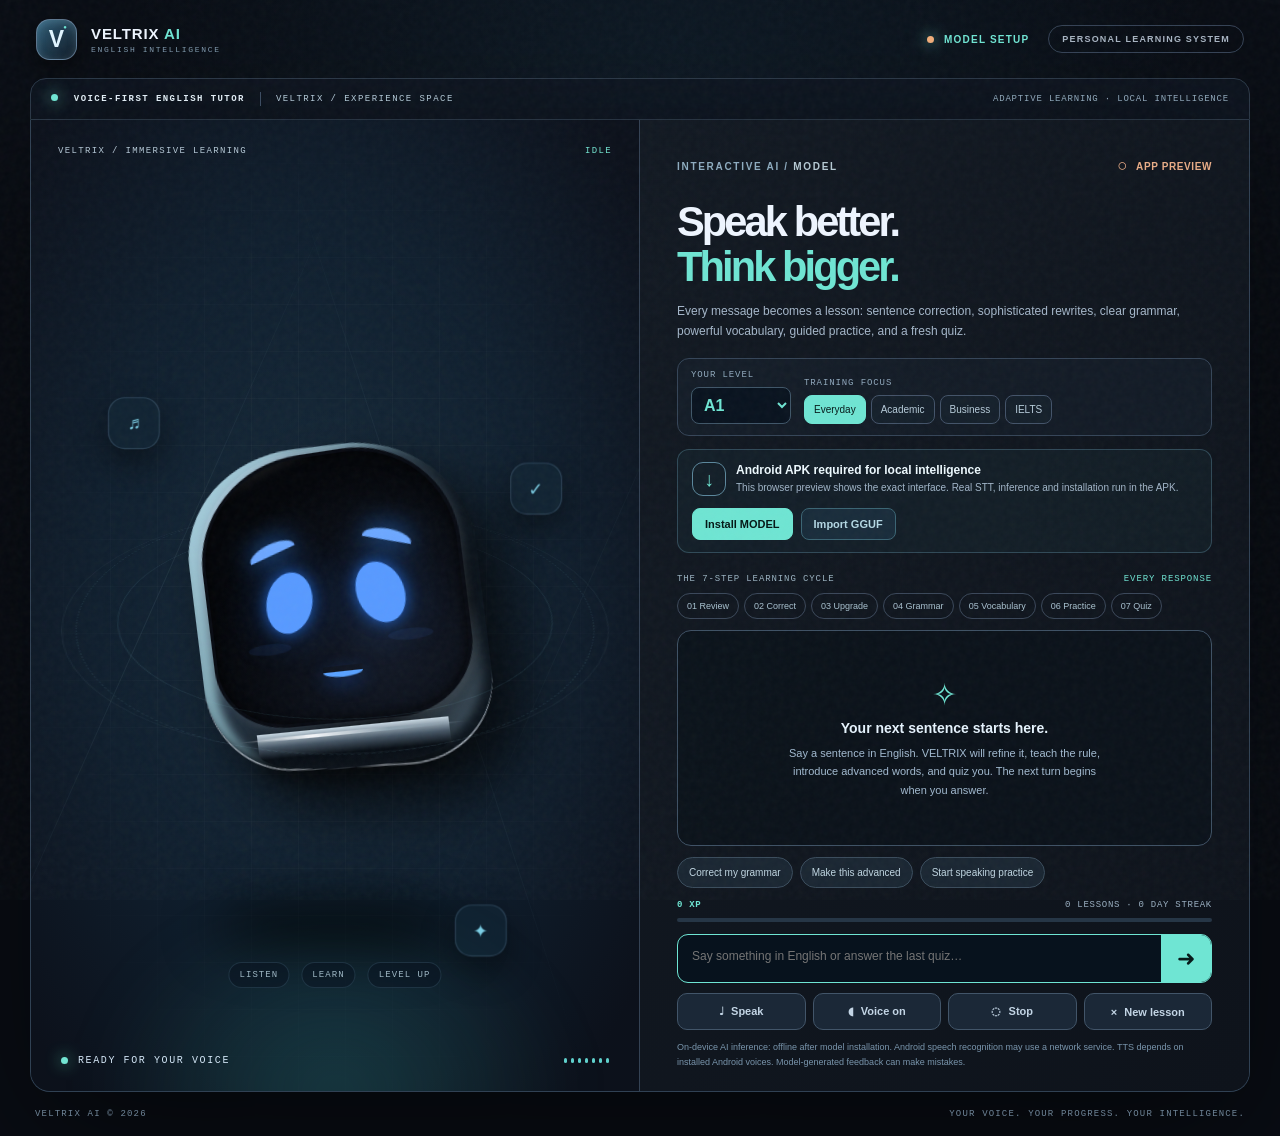
==== VELTRIX-English-Tutor/app/src/main/assets/index.html @ 8c260696 "Build VELTRIX English Tutor APK" ====
<!DOCTYPE html>
<html lang="en">
<head>
  <meta charset="utf-8" />
  <meta name="viewport" content="width=device-width,initial-scale=1,viewport-fit=cover" />
  <meta name="theme-color" content="#0a1018" />
  <meta name="description" content="VELTRIX AI English Tutor. A speaking companion powered by private on-device intelligence." />
  <title>VELTRIX AI · English Intelligence</title>
  <link rel="stylesheet" href="legacy-visual.css" />
  <link rel="stylesheet" href="tutor.css" />
</head>
<body>
<div class="ambient-grain" aria-hidden="true"></div>
<div class="vl-watermark" aria-hidden="true">VELTRIX</div>
<div class="app-shell">
  <header class="app-header">
    <div class="logo-lockup"><div class="logo-orb">V<span>●</span></div><div><strong>VELTRIX <b>AI</b></strong><small>ENGLISH INTELLIGENCE</small></div></div>
    <div class="header-right"><span class="status-dot" id="global-dot"></span><span id="global-status">MODEL SETUP</span><span class="header-tag">PERSONAL LEARNING SYSTEM</span></div>
  </header>
  <div class="program-ribbon" aria-label="Your learning program">
    <span><i class="ribbon-led"></i> <strong>VOICE-FIRST ENGLISH TUTOR</strong></span>
    <span class="ribbon-break"></span>
    <span>VELTRIX / EXPERIENCE SPACE</span>
    <span class="ribbon-extra">ADAPTIVE LEARNING · LOCAL INTELLIGENCE</span>
  </div>

  <main class="tutor-stage" id="main">
    <section class="demo-visual" aria-label="Animated VELTRIX AI companion">
      <div class="demo-light-tracks" aria-hidden="true"><i></i><i></i><i></i></div>
      <div class="demo-scene-label"><span>VELTRIX / IMMERSIVE LEARNING</span><span id="demo-scene-status">IDLE</span></div>
      <div class="demo-device-stage" id="demo-device-stage">
        <div class="demo-orbit orbit-a"></div><div class="demo-orbit orbit-b"></div><div class="demo-orbit orbit-c"></div>
        <div class="demo-device-shadow"></div>
        <div class="demo-companion" id="demo-companion" data-expression="idle">
          <div class="demo-head-gloss"></div>
          <div class="demo-faceplate">
            <div class="demo-brow left"></div><div class="demo-brow right"></div>
            <div class="demo-eyes"><i></i><i></i></div>
            <div class="demo-mouth"></div><div class="demo-blush"></div><div class="demo-face-glint"></div>
          </div>
          <div class="demo-frame-detail"></div><div class="demo-base"></div>
        </div>
        <div class="demo-satellite satellite-1" aria-hidden="true">♬</div>
        <div class="demo-satellite satellite-2" aria-hidden="true">✓</div>
        <div class="demo-satellite satellite-3" aria-hidden="true">✦</div>
      </div>
      <div class="robot-callout"><span>LISTEN</span><span>LEARN</span><span>LEVEL UP</span></div>
      <div class="demo-visual-footer"><span class="demo-state-pulse"></span><span id="demo-state-label">READY FOR YOUR VOICE</span><span class="demo-equalizer" id="demo-equalizer" aria-hidden="true"><i></i><i></i><i></i><i></i><i></i><i></i><i></i></span></div>
    </section>

    <section class="demo-control tutor-panel" aria-label="English coaching console">
      <div class="panel-top"><div class="kicker">INTERACTIVE AI / <b>MODEL</b></div><div class="model-presence" id="model-presence"><span>○</span><b>MODEL NOT INSTALLED</b></div></div>
      <div class="intro-group">
        <h1>Speak better.<br><span>Think bigger.</span></h1>
        <p>Every message becomes a lesson: sentence correction, sophisticated rewrites, clear grammar, powerful vocabulary, guided practice, and a fresh quiz.</p>
      </div>
      <div class="study-settings" aria-label="Personalize your lesson">
        <label class="level-picker" for="learner-level"><span>YOUR LEVEL</span><select id="learner-level"><option>A1</option><option>A2</option><option>B1</option><option>B2</option><option>C1</option><option>C2</option></select></label>
        <div class="goal-picker"><span>TRAINING FOCUS</span><div class="goal-options" id="goal-options"><button data-goal="Everyday conversation" class="active">Everyday</button><button data-goal="Academic English">Academic</button><button data-goal="Business English">Business</button><button data-goal="IELTS and CEFR exams">IELTS</button></div></div>
      </div>
      <div class="model-setup" id="model-setup">
        <div class="setup-head"><span class="setup-icon">↓</span><div><strong id="setup-title">Install your private MODEL</strong><small id="setup-description">Download once inside the app. About 2.4 GB + extra RAM required.</small></div></div>
        <div class="setup-progress" id="setup-progress" hidden><div id="setup-progress-bar"></div></div>
        <div class="setup-buttons"><button id="install-model" class="setup-primary">Install MODEL</button><button id="import-model" class="setup-secondary">Import GGUF</button></div>
      </div>
      <div class="cycle-label"><span>THE 7-STEP LEARNING CYCLE</span><span>EVERY RESPONSE</span></div>
      <div class="cycle-chips"><span>01 Review</span><span>02 Correct</span><span>03 Upgrade</span><span>04 Grammar</span><span>05 Vocabulary</span><span>06 Practice</span><span>07 Quiz</span></div>
      <div class="experience-chat-log tutor-log" id="tutor-log" role="log" aria-live="polite" aria-label="VELTRIX lesson transcript">
        <div class="intro-empty"><span class="intro-spark">✧</span><strong>Your next sentence starts here.</strong><p>Say a sentence in English. VELTRIX will refine it, teach the rule, introduce advanced words, and quiz you. The next turn begins when you answer.</p></div>
      </div>
      <div class="suggestions" id="suggestions"><button data-example="I go to school yesterday.">Correct my grammar</button><button data-example="I want to speak more confidently in meetings.">Make this advanced</button><button data-example="Give me a challenging English speaking question.">Start speaking practice</button></div>
      <div class="learning-bar"><div><b id="xp-text">0 XP</b><span id="lesson-stats">DAY 1 OF YOUR LEARNING JOURNEY</span></div><div class="xp-progress"><div id="xp-bar"></div></div></div>
      <form id="input-form" class="composer" autocomplete="off">
        <label class="sr-only" for="user-message">Your English sentence or quiz answer</label>
        <textarea id="user-message" rows="1" maxlength="1800" placeholder="Say something in English or answer the last quiz…" aria-label="English sentence or quiz answer"></textarea>
        <button type="submit" id="send-button" aria-label="Send message">➜</button>
      </form>
      <div class="action-row"><button type="button" id="record-button">♩ <span>Speak</span></button><button type="button" id="audio-button">◖ <span>Voice on</span></button><button type="button" id="stop-button">◌ <span>Stop</span></button><button type="button" id="clear-button">× <span>New lesson</span></button></div>
      <div class="footer-note">On-device AI inference: offline after model installation. Android speech recognition may use a network service. TTS depends on installed Android voices. Model-generated feedback can make mistakes.</div>
    </section>
  </main>
  <footer class="app-footer"><span>VELTRIX AI © 2026</span><span>YOUR VOICE. YOUR PROGRESS. YOUR INTELLIGENCE.</span></footer>
</div>
<div class="toast-area" id="toasts" aria-live="assertive"></div>
<script src="tutor.js"></script>
</body>
</html>
---- VELTRIX-English-Tutor/app/src/main/assets/legacy-visual.css ----
:root{--bg:#090d12;--bg2:#0e131b;--surface:#121922;--surface2:#17212c;--surface3:#1d2936;--line:#2a3542;--line2:#3b4756;--text:#f2f4f5;--soft:#acb8c4;--muted:#768695;--accent:#73e4d2;--accent2:#f3b47a;--blue:#7ca8ee;--good:#a3e4bd;--bad:#ff9898;--shadow:0 30px 90px #0007;--radius:24px;--max:1320px;--header:76px;font-family:'DM Sans',system-ui,'Segoe UI',sans-serif;color-scheme:dark}
:root.light{--bg:#eff2f3;--bg2:#f8faf9;--surface:#fff;--surface2:#f5f8f8;--surface3:#e6edef;--line:#d3dce0;--line2:#c7d0d5;--text:#121c27;--soft:#3f5563;--muted:#667784;--accent:#086f66;--accent2:#996339;--blue:#375f9d;--good:#26734e;--bad:#b43434;--shadow:0 24px 80px #2b46501c;color-scheme:light}
*{box-sizing:border-box}html{scroll-behavior:smooth}body{margin:0;min-width:320px;background:var(--bg);color:var(--text)}button,input,textarea,select{font:inherit}button,a{-webkit-tap-highlight-color:transparent}a{color:inherit;text-decoration:none}button{cursor:pointer}img{max-width:100%;display:block}::selection{background:#73e4d26b;color:var(--text)}:focus-visible{outline:2px solid var(--accent);outline-offset:4px}.ambient-grain{position:fixed;inset:0;pointer-events:none;z-index:50;opacity:.035;background-image:url("data:image/svg+xml,%3Csvg viewBox='0 0 180 180' xmlns='http://www.w3.org/2000/svg'%3E%3Cfilter id='n'%3E%3CfeTurbulence type='fractalNoise' baseFrequency='.8' numOctaves='3' stitchTiles='stitch'/%3E%3C/filter%3E%3Crect width='100%25' height='100%25' filter='url(%23n)'/%3E%3C/svg%3E")}.skip-link{position:absolute;top:-55px;left:20px;padding:12px 16px;background:var(--accent);color:var(--bg);z-index:100}.skip-link:focus{top:10px}.container{width:min(var(--max),calc(100% - 88px));margin-inline:auto}.section{padding:106px 0}.section-sm{padding:72px 0}.section-top{padding-top:145px}.eyebrow{display:inline-flex;align-items:center;gap:10px;color:var(--accent);text-transform:uppercase;letter-spacing:.21em;font-size:10px;font-weight:800}.eyebrow:before{content:"";width:18px;height:1px;background:currentColor}.muted{color:var(--muted)}.soft{color:var(--soft)}h1,h2,h3,h4,p{margin-top:0}h1,h2,h3,h4,.nav,.button,.stat-number,.brand{font-family:'Manrope','DM Sans',sans-serif}h1{font-size:clamp(3.4rem,7.6vw,7.4rem);line-height:1.015;letter-spacing:-.075em;font-weight:650}h2{font-size:clamp(2.4rem,5vw,4.6rem);letter-spacing:-.065em;line-height:1.08;font-weight:650}h3{font-size:1.32rem;letter-spacing:-.035em;line-height:1.35}p{line-height:1.78;color:var(--soft)}.lede{font-size:clamp(1.06rem,1.8vw,1.3rem);max-width:680px}.tiny{font-size:12px}.smaller{font-size:13px}.hairline{height:1px;background:var(--line)}.kicker{font-size:11px;text-transform:uppercase;letter-spacing:.18em;color:var(--muted);font-weight:800}.mono{font-family:ui-monospace,SFMono-Regular,Consolas,monospace}.balanced{text-wrap:balance}.gradient-text{background:linear-gradient(114deg,#f5ffff 12%,#9ae6da 58%,#7294c8);background-clip:text;-webkit-text-fill-color:transparent}.light .gradient-text{background:linear-gradient(110deg,#0b2633,#157e78,#37628f);background-clip:text;-webkit-text-fill-color:transparent}.glow-dot{display:inline-block;width:8px;height:8px;border-radius:50%;background:var(--accent);box-shadow:0 0 22px var(--accent)}.status-chip{display:inline-flex;align-items:center;gap:9px;padding:9px 13px;border:1px solid var(--line2);border-radius:99px;color:var(--soft);font-size:11px;font-weight:700;letter-spacing:.035em;background:#ffffff03}.status-chip .glow-dot{width:5px;height:5px}.button{display:inline-flex;gap:12px;justify-content:center;align-items:center;border-radius:10px;border:1px solid var(--line2);padding:15px 22px;font-size:12px;font-weight:800;letter-spacing:.025em;transition:background .2s,border .2s,transform .2s;white-space:nowrap;background:var(--surface2);color:var(--text)}.button:hover{transform:translateY(-2px);border-color:var(--accent)}.button-primary{background:var(--accent);border-color:var(--accent);color:#071a19}.button-primary:hover{background:#abf5e6}.button-ghost{background:transparent}.button-small{padding:10px 14px;font-size:11px}.button svg,.icon-button svg{width:16px;height:16px;flex-shrink:0}.icon-button{width:39px;height:39px;display:grid;place-items:center;border-radius:10px;border:1px solid var(--line);background:transparent;color:var(--text)}.icon-button:hover{background:var(--surface2)}.inline-link{display:inline-flex;align-items:center;gap:9px;color:var(--accent);font-weight:750;font-size:13px}.inline-link:hover{text-decoration:underline}.card{background:var(--surface);border:1px solid var(--line);border-radius:18px;overflow:hidden}.card-pad{padding:29px}.card-hover{transition:transform .25s,border-color .25s,box-shadow .25s}.card-hover:hover{transform:translateY(-5px);border-color:var(--line2);box-shadow:var(--shadow)}.glass{background:color-mix(in srgb,var(--surface),transparent 16%);backdrop-filter:blur(18px)}.grid{display:grid;gap:20px}.grid-2{grid-template-columns:repeat(2,minmax(0,1fr))}.grid-3{grid-template-columns:repeat(3,minmax(0,1fr))}.grid-4{grid-template-columns:repeat(4,minmax(0,1fr))}.space-between{display:flex;justify-content:space-between;align-items:center;gap:20px}.center{text-align:center}.center-block{margin-inline:auto}.section-heading{display:flex;justify-content:space-between;align-items:end;gap:30px;margin-bottom:42px}.section-heading h2{max-width:820px;margin:14px 0 0}.section-heading p{max-width:400px;margin-bottom:0}.divider{border-top:1px solid var(--line)}
/* navigation */
.site-header{height:var(--header);position:fixed;inset:0 0 auto;z-index:40;border-bottom:1px solid #ffffff12;background:#090d12dc;backdrop-filter:blur(22px)}.light .site-header{background:#f8faf9e8;border-color:var(--line)}.header-inner{height:100%;display:flex;align-items:center;justify-content:space-between;gap:20px}.brand{display:inline-flex;align-items:center;gap:10px;font-size:17px;font-weight:800;letter-spacing:.01em;white-space:nowrap}.brand img{width:34px;height:34px}.brand strong{color:var(--accent)}.nav{display:flex;gap:2px;align-items:center}.nav a{font-size:11px;font-weight:750;color:var(--soft);padding:12px 11px;border-radius:8px;transition:color .2s,background .2s}.nav a:hover,.nav a.active{color:var(--text);background:var(--surface2)}.header-actions{display:flex;gap:8px;align-items:center}.mobile-toggle{display:none}.mobile-panel{display:none}
/* heroic visual */
.hero{min-height:765px;padding-top:calc(var(--header) + 90px);position:relative;overflow:hidden}.hero:before{content:"";position:absolute;inset:-20% -20% auto auto;width:90vw;height:70vw;background:radial-gradient(circle,#3a75693b 0%,#172b3a3a 30%,transparent 66%);filter:blur(25px);pointer-events:none}.hero-grid{display:grid;grid-template-columns:1fr .94fr;align-items:center;gap:10px;position:relative}.hero-copy{padding:22px 0 110px;z-index:2}.hero h1{margin:26px 0 25px}.hero .lede{max-width:585px;margin-bottom:30px}.hero-actions{display:flex;gap:12px;flex-wrap:wrap}.hero-footnotes{display:flex;flex-wrap:wrap;gap:25px;margin-top:54px}.hero-footnotes span{font-size:11px;color:var(--muted);display:flex;align-items:center;gap:9px}.hero-footnotes span:before{content:"";width:5px;height:5px;background:var(--accent2);border-radius:50%}.hero-art{height:610px;position:relative;display:grid;place-items:center;perspective:1100px}.hero-orbit{position:absolute;width:min(43vw,570px);aspect-ratio:1;border-radius:50%;border:1px solid #7de8d522;transform:rotateX(60deg) rotateZ(-27deg);box-shadow:0 0 0 44px #ffffff02,0 0 0 108px #ffffff02}.hero-orbit:before,.hero-orbit:after{content:"";position:absolute;inset:12%;border:1px dashed #7de8d52e;border-radius:50%}.hero-orbit:after{inset:27%;border-style:solid}.device-wrap{width:380px;height:485px;position:relative;transform:rotate(-8deg) rotateY(-13deg);filter:drop-shadow(32px 42px 40px #0009);animation:floaty 7s ease-in-out infinite}.device{position:absolute;inset:15px 48px 15px 32px;border-radius:36% 40% 26% 26%/24% 25% 24% 26%;background:linear-gradient(120deg,#72818d 0%,#2f404d 13%,#17242c 38%,#73818a 89%,#18242b 100%);box-shadow:inset 6px 4px 7px #ffffff40,inset -12px -9px 15px #0009,15px 25px 35px #0007;transform:skewY(-5deg)}.device:before{content:"";position:absolute;inset:17px 14px 29px 13px;border-radius:40% 38% 24% 27%/24% 23% 24% 26%;background:radial-gradient(ellipse at 39% 16%,#293f4e,#080e14 45%,#030608 82%);border:1px solid #53606d70;box-shadow:inset 0 0 24px #0009,3px 3px 4px #0005}.device:after{content:"";position:absolute;bottom:3px;left:23px;right:20px;height:12px;background:linear-gradient(90deg,#222e36,#9dafb7,#212c34);border-radius:50%;filter:blur(1px)}.face{position:absolute;inset:0;z-index:2;display:flex;justify-content:center;align-items:center;gap:39px;transform:translateY(-11px) rotate(4deg)}.eye{width:49px;height:59px;border-radius:55% 55% 49% 48%;background:linear-gradient(120deg,#b9fff4,#56e6d9 75%);box-shadow:0 0 25px #60fff077,0 0 68px #5affd12a;transform:rotate(15deg);animation:blink 9s infinite}.eye:last-child{transform:rotate(-14deg)}.device .brow-arc{position:absolute;top:161px;left:99px;width:56px;height:15px;border-top:8px solid #83e8db;border-radius:50%;transform:rotate(-19deg);filter:drop-shadow(0 0 7px #60ffde8a)}.device .brow-arc.right{left:190px;transform:rotate(17deg)}.hero-tag{position:absolute;z-index:4;background:#101922e5;border:1px solid #7184906c;backdrop-filter:blur(15px);border-radius:12px;padding:14px 18px;box-shadow:var(--shadow);font-size:10px;font-weight:800;color:#c4d4d8;letter-spacing:.04em}.hero-tag b{display:block;color:#73e4d2;font-size:14px;margin-bottom:2px}.tag-top{right:-4px;top:95px}.tag-bottom{left:3px;bottom:50px}.light .hero-tag{color:#e7f0f3}.scanline{position:absolute;left:7%;right:7%;top:50%;height:1px;background:linear-gradient(90deg,transparent,#8cebd877,transparent);box-shadow:0 0 20px #65dccc88;animation:scan 9s linear infinite;opacity:.25}.vertical-caption{position:absolute;right:-8px;top:245px;writing-mode:vertical-rl;letter-spacing:.3em;font-size:10px;color:var(--muted)}@keyframes floaty{0%,100%{transform:translateY(0) rotate(-8deg) rotateY(-13deg)}50%{transform:translateY(-15px) rotate(-7deg) rotateY(-10deg)}}@keyframes blink{0%,44%,47%,100%{scale:1 1}45%{scale:1 .09}}@keyframes scan{0%,100%{transform:translateY(-155px)}50%{transform:translateY(155px)}}
/* accent strip */
.ticker{border-block:1px solid var(--line);background:var(--bg2)}.ticker-row{min-height:79px;display:flex;align-items:center;justify-content:space-between;gap:25px;flex-wrap:wrap}.ticker-item{display:flex;align-items:center;gap:10px;color:var(--soft);font-size:11px;font-weight:750;letter-spacing:.08em;text-transform:uppercase}.ticker-item:before{content:"✳";color:var(--accent);font-size:17px}.feature-card{min-height:245px;position:relative}.feature-card .n{font-size:11px;color:var(--muted);font-family:monospace;display:flex;justify-content:space-between;margin-bottom:34px}.feature-card h3{margin-bottom:13px}.feature-card p{font-size:13px;margin:0}.feat-icon{width:44px;height:44px;border:1px solid var(--line2);border-radius:14px;display:grid;place-items:center;color:var(--accent);background:#79e2cf0b}.feat-icon svg{width:22px;height:22px}.large-statement{padding:85px 0;border-block:1px solid var(--line);margin-top:30px}.large-statement p{font-size:clamp(1.45rem,3vw,2.7rem);line-height:1.4;letter-spacing:-.045em;max-width:1080px;color:var(--text);font-weight:650}.large-statement em{font-style:normal;color:var(--accent)}
/* general detail layouts */
.page-hero{padding:180px 0 77px;position:relative;overflow:hidden;border-bottom:1px solid var(--line)}.page-hero:before{content:"";position:absolute;right:-180px;top:30px;width:620px;height:620px;background:radial-gradient(circle,#70c8bc17,transparent 63%);pointer-events:none}.page-hero h1{font-size:clamp(3.4rem,6vw,6.2rem);max-width:1050px;margin:24px 0}.page-hero .lede{margin:0}.page-split{display:grid;grid-template-columns:1.1fr .9fr;gap:70px;align-items:center}.display-number{font-size:clamp(4rem,9vw,8rem);line-height:1;color:var(--accent);font-weight:550;letter-spacing:-.09em}.tech-label{padding:7px 11px;border:1px solid var(--line2);color:var(--soft);font-size:10px;border-radius:5px;text-transform:uppercase;letter-spacing:.09em}.technical-grid{display:grid;grid-template-columns:1.25fr .75fr;gap:20px}.schematic{position:relative;overflow:hidden;background:radial-gradient(circle at 50% 50%,#16443b38,transparent 56%),linear-gradient(90deg,transparent 24px,#8db8c009 25px),linear-gradient(transparent 24px,#8db8c009 25px),var(--surface);background-size:auto,25px 25px,25px 25px,auto;border:1px solid var(--line);border-radius:20px}.schematic-inner{padding:30px}.flow-list{display:grid;grid-template-columns:repeat(4,minmax(0,1fr));gap:14px}.flow-node{background:var(--bg2);border:1px solid var(--line2);border-radius:12px;text-align:left;padding:17px;min-height:112px;color:var(--text);position:relative;transition:all .2s}.flow-node:hover,.flow-node.active{border-color:var(--accent);background:#51bb9c12}.flow-node b{display:block;font-size:13px;margin:10px 0 5px}.flow-node small{font-size:10px;color:var(--muted)}.flow-node .no{font-size:10px;color:var(--accent);font-family:monospace}.module-explain{border-left:2px solid var(--accent);padding:5px 0 5px 20px;margin:26px 0 0;min-height:115px}.module-explain h3{margin:4px 0 7px}.module-explain p{font-size:13px;margin:0}.spec-table{width:100%;border-collapse:collapse}.spec-table th,.spec-table td{border-bottom:1px solid var(--line);padding:17px 5px;text-align:left;font-size:12px;vertical-align:top}.spec-table th{font-size:10px;letter-spacing:.1em;text-transform:uppercase;color:var(--muted)}.spec-table td:first-child{color:var(--text);font-weight:750}.spec-table td:last-child{color:var(--soft)}.quote-block{border-left:3px solid var(--accent);padding:25px 35px;background:var(--surface);font-size:clamp(1.2rem,2vw,2rem);letter-spacing:-.03em;font-weight:650}.quote-block footer{margin-top:18px;color:var(--muted);font-size:12px;font-weight:400}.num-head{display:flex;align-items:center;gap:14px}.num-head span{color:var(--accent);font-size:12px;font-family:monospace}.metric-band{display:grid;grid-template-columns:repeat(4,1fr);border:1px solid var(--line);border-radius:16px;overflow:hidden}.metric{padding:30px;border-right:1px solid var(--line)}.metric:last-child{border-right:0}.metric b{display:block;font-size:24px;letter-spacing:-.055em;margin:12px 0 6px}.metric span{color:var(--muted);font-size:11px}.section-index{font-size:11px;color:var(--accent);margin-bottom:16px;font-family:monospace;letter-spacing:.14em}.bullet-list{padding:0;list-style:none}.bullet-list li{display:flex;gap:12px;color:var(--soft);font-size:13px;line-height:1.65;padding:8px 0}.bullet-list li:before{content:"↗";color:var(--accent)}.callout{background:linear-gradient(110deg,#225b5142,transparent 70%),var(--surface);border:1px solid var(--line);border-radius:20px;padding:34px}.callout p{font-size:13px}.tag-list{display:flex;flex-wrap:wrap;gap:8px;margin:14px 0}.tag{font-size:10px;color:var(--soft);border:1px solid var(--line2);border-radius:6px;padding:7px 9px;font-weight:650;letter-spacing:.02em}
/* hardware blueprint */
.hardware-stage{min-height:480px;display:flex;align-items:center;justify-content:center;position:relative;overflow:hidden}.hardware-stage .layer{position:absolute;width:340px;height:225px;left:50%;top:50%;border-radius:33px;transform:translate(-50%,calc(-50% + var(--offset))) rotateX(58deg) rotateZ(-26deg);border:2px solid var(--border);background:var(--fill);box-shadow:12px 18px 22px #0008,0 0 28px var(--glow);transition:transform .35s}.hardware-stage .layer:after{content:attr(data-label);position:absolute;left:20px;top:14px;font-size:11px;font-weight:800;letter-spacing:.13em;color:#ecfffa}.hardware-stage .layer:nth-child(1){--offset:-120px;--border:#6dd6c7;--fill:linear-gradient(135deg,#1a524c,#152934);--glow:#48b9a433;z-index:5}.hardware-stage .layer:nth-child(2){--offset:-47px;--border:#7897c5;--fill:linear-gradient(135deg,#233a59,#182735);--glow:#4e8dcb33;z-index:4}.hardware-stage .layer:nth-child(3){--offset:27px;--border:#e6a678;--fill:linear-gradient(135deg,#6b482d,#292637);--glow:#ed976733;z-index:3}.hardware-stage .layer:nth-child(4){--offset:100px;--border:#b0c2d0;--fill:linear-gradient(135deg,#475462,#212a33);--glow:#e2e4ee22;z-index:2}.hardware-stage:hover .layer:nth-child(1){transform:translate(-50%,-205px) rotateX(58deg) rotateZ(-26deg)}.hardware-stage:hover .layer:nth-child(4){transform:translate(-50%,23px) rotateX(58deg) rotateZ(-26deg)}.hardware-select{display:grid;grid-template-columns:repeat(3,minmax(0,1fr));gap:12px}.hardware-tile{text-align:left;background:var(--surface);color:var(--text);border:1px solid var(--line);border-radius:12px;padding:23px;min-height:154px}.hardware-tile:hover,.hardware-tile.active{border-color:var(--accent);background:#448e8310}.hardware-tile b{display:block;font-size:14px;margin:18px 0 9px}.hardware-tile small{color:var(--muted);font-size:11px;line-height:1.5}.part-detail{position:sticky;top:100px}.part-detail h3{font-size:26px;margin:16px 0}.part-detail p{font-size:13px}.part-detail .detail-caption{font-size:10px;letter-spacing:.12em;color:var(--accent);text-transform:uppercase}.part-detail li{list-style:none;border-bottom:1px solid var(--line);padding:12px 0;color:var(--soft);font-size:12px}.part-detail ul{padding:0}.value-block{display:flex;justify-content:space-between;gap:10px;padding:12px 0;border-bottom:1px solid var(--line);font-size:12px}.value-block span{color:var(--muted)}.value-block b{color:var(--text)}
/* milestones */
.timeline{display:grid;gap:0}.timeline-entry{display:grid;grid-template-columns:85px 1fr;gap:30px;position:relative;border-left:1px solid var(--line2);padding:0 0 60px 35px;margin-left:14px}.timeline-entry:before{content:"";width:11px;height:11px;border-radius:50%;border:2px solid var(--accent);background:var(--bg);position:absolute;top:5px;left:-7px}.timeline-entry:last-child{padding-bottom:0}.timeline-entry .step-no{font-family:monospace;font-size:12px;color:var(--accent)}.timeline-entry h3{margin:0 0 9px}.timeline-entry p{font-size:13px;max-width:660px}.timeline-entry .tag-list{margin-top:13px}
/* founder */
.founder-hero{display:grid;grid-template-columns:.86fr 1.14fr;gap:80px;align-items:center}.portrait-frame{aspect-ratio:4/4.5;border-radius:20px;overflow:hidden;background:#dbe2e7;position:relative;border:1px solid var(--line2)}.portrait-frame img{height:100%;width:100%;object-fit:cover;object-position:center 22%}.portrait-frame .corner-label{position:absolute;bottom:16px;left:16px;background:#0b1117db;color:#d7e7e3;padding:13px 17px;border-radius:8px;font-size:11px;letter-spacing:.09em}.founder-hero h1{font-size:clamp(3.1rem,6vw,6rem)}.certificate-card{cursor:pointer;position:relative;min-height:380px}.certificate-thumb{height:190px;background:#dde3ed;display:grid;place-items:center;overflow:hidden}.certificate-thumb img{width:100%;height:100%;object-fit:cover;transition:transform .4s}.certificate-card:hover .certificate-thumb img{transform:scale(1.06)}.cert-body{padding:25px}.cert-body h3{min-height:47px;margin:14px 0 11px}.cert-body p{font-size:12px;margin:0}.cert-cta{display:flex;align-items:center;justify-content:space-between;font-size:11px;font-weight:800;margin-top:25px;color:var(--accent)}.cert-cta .arrow{font-size:18px}.profile-stats{display:grid;grid-template-columns:repeat(3,1fr);gap:12px}.profile-stat{padding:25px;border:1px solid var(--line);border-radius:12px;background:var(--surface)}.profile-stat strong{display:block;font-size:25px;line-height:1.3}.profile-stat span{display:block;color:var(--muted);font-size:11px;margin-top:6px}.skills-panel{padding:26px}.skills-panel h3{margin-bottom:20px}.skill-row{display:flex;align-items:center;justify-content:space-between;gap:16px;border-bottom:1px solid var(--line);padding:12px 0;font-size:12px}.skill-row span:last-child{font-family:monospace;color:var(--accent);font-size:10px}.lightbox-backdrop,.command-backdrop{position:fixed;inset:0;z-index:100;background:#030609da;backdrop-filter:blur(18px);display:grid;place-items:center;padding:30px}.lightbox{width:min(1020px,100%);background:var(--surface);border:1px solid var(--line2);border-radius:20px;overflow:hidden;max-height:90vh;display:grid;grid-template-columns:1.4fr .6fr;position:relative}.lightbox-image{background:#dce4ef;padding:20px;display:grid;place-items:center;overflow:auto}.lightbox-image img{width:100%;object-fit:contain;max-height:78vh}.lightbox-info{padding:32px;overflow:auto}.lightbox .close{position:absolute;top:12px;right:12px;z-index:2}.modal-lock{overflow:hidden}.command-backdrop{align-items:start;padding-top:12vh}.command{max-width:590px;width:100%;border:1px solid var(--line2);border-radius:18px;background:var(--surface);box-shadow:var(--shadow);overflow:hidden}.command input{width:100%;padding:22px;border:0;border-bottom:1px solid var(--line);outline:0;color:var(--text);background:transparent;font-size:16px}.command-results{padding:10px;max-height:60vh;overflow:auto}.command-item{display:flex;justify-content:space-between;gap:10px;align-items:center;padding:14px 18px;background:transparent;border:0;color:var(--text);width:100%;text-align:left;border-radius:10px}.command-item:hover{background:var(--surface2)}.command-item small{color:var(--muted)}
/* faq, footer */
.faq-item{border-bottom:1px solid var(--line)}.faq-item button{width:100%;border:0;background:transparent;text-align:left;color:var(--text);padding:23px 0;display:flex;justify-content:space-between;gap:30px;font-weight:750;font-size:14px}.faq-item button span{color:var(--accent);font-size:19px}.faq-item p{padding-right:24px;font-size:13px;margin:0 0 22px}.faq-item[open] button span{transform:rotate(45deg)}.faq-item summary{list-style:none}.faq-item summary::-webkit-details-marker{display:none}.faq-item summary{cursor:pointer;display:flex;justify-content:space-between;align-items:center;gap:20px;font-size:14px;font-weight:750;padding:25px 0}.faq-item summary:after{content:"+";color:var(--accent);font-size:18px}.faq-item[open] summary:after{content:"−"}.cta-panel{padding:clamp(30px,6vw,70px);border-radius:24px;position:relative;overflow:hidden;background:radial-gradient(circle at 95% 12%,#2f7d6d7a,transparent 48%),linear-gradient(135deg,#172a31,#121922);border:1px solid #3c5b5e;color:#f3f9f7}.cta-panel h2{max-width:770px}.cta-panel p{color:#bbcfcf}.site-footer{border-top:1px solid var(--line);background:var(--bg2);padding:75px 0 30px}.footer-top{display:grid;grid-template-columns:1.5fr repeat(3,.65fr);gap:45px;padding-bottom:70px}.footer-top h4{font-size:11px;text-transform:uppercase;letter-spacing:.17em;color:var(--muted);margin-bottom:19px}.footer-top a:not(.brand){display:block;padding:7px 0;color:var(--soft);font-size:12px}.footer-top a:hover{color:var(--accent)}.footer-bottom{display:flex;justify-content:space-between;gap:20px;flex-wrap:wrap;font-size:11px;color:var(--muted);padding-top:24px;border-top:1px solid var(--line)}.footer-big{font-size:clamp(5rem,18vw,19rem);line-height:1;letter-spacing:-.09em;font-weight:800;color:var(--surface3);text-align:center;overflow:hidden;white-space:nowrap;user-select:none;margin-bottom:-65px}.light .footer-big{color:#e0e7e9}
/* toast */
.toast{position:fixed;right:25px;bottom:24px;z-index:110;background:var(--text);color:var(--bg);padding:14px 20px;border-radius:10px;font-size:12px;font-weight:750;box-shadow:var(--shadow)}
@media(max-width:1180px){.nav a{padding-inline:7px}.hero-grid{grid-template-columns:1.05fr .95fr}.device-wrap{transform:scale(.83) rotate(-8deg) rotateY(-13deg)}.hero h1{font-size:clamp(3.4rem,6.3vw,6.1rem)}}
@media(max-width:940px){.container{width:min(var(--max),calc(100% - 46px))}.nav{display:none}.mobile-toggle{display:grid}.mobile-panel{display:grid;position:absolute;top:var(--header);left:0;right:0;background:var(--bg2);padding:20px 24px;gap:7px;border-bottom:1px solid var(--line);box-shadow:var(--shadow)}.mobile-panel[hidden]{display:none}.mobile-panel a{padding:13px;font-size:13px;color:var(--soft);border-radius:8px}.mobile-panel a.active,.mobile-panel a:hover{background:var(--surface2);color:var(--text)}.hero-grid{grid-template-columns:1fr}.hero{padding-top:calc(var(--header) + 70px);min-height:0}.hero-copy{padding:0}.hero-art{height:490px}.hero-footnotes{margin-top:30px}.grid-4{grid-template-columns:repeat(2,minmax(0,1fr))}.technical-grid,.page-split{grid-template-columns:1fr}.part-detail{position:static}.founder-hero{gap:35px}.footer-top{grid-template-columns:1.4fr 1fr 1fr}.footer-top>div:last-child{grid-column:2}.hardware-stage{min-height:430px}}
@media(max-width:640px){:root{--header:67px}.container{width:calc(100% - 36px)}.section{padding:72px 0}.section-sm{padding:51px 0}.section-top{padding-top:105px}.page-hero{padding:130px 0 55px}.page-hero h1{font-size:clamp(2.8rem,12vw,4.3rem)}h2{font-size:clamp(2.1rem,8vw,3rem)}.header-actions .icon-button:nth-child(2){display:none}.brand{font-size:14px}.brand img{width:29px;height:29px}.header-actions .button{display:none}.hero{padding-top:120px}.hero h1{font-size:clamp(3.3rem,13vw,5.2rem)}.hero-art{height:420px}.device-wrap{scale:.75}.hero-tag{scale:.82}.tag-top{right:-14px;top:39px}.tag-bottom{left:-22px;bottom:4px}.hero-orbit{width:100vw}.grid-2,.grid-3,.grid-4,.hardware-select,.founder-hero{grid-template-columns:1fr}.grid{gap:13px}.section-heading{display:block}.section-heading p{margin-top:22px}.flow-list{grid-template-columns:repeat(2,minmax(0,1fr))}.metric-band{grid-template-columns:repeat(2,1fr)}.metric:nth-child(2){border-right:0}.metric:nth-child(-n+2){border-bottom:1px solid var(--line)}.ticker-row{padding:15px 0;justify-content:center;gap:13px 26px}.ticker-item{font-size:10px}.hardware-stage .layer{width:260px;height:170px}.hardware-stage{min-height:370px}.hardware-stage:hover .layer:nth-child(1){transform:translate(-50%,-180px) rotateX(58deg) rotateZ(-26deg)}.lightbox{display:block;overflow:auto}.lightbox-image img{max-height:45vh}.lightbox-info{padding:20px}.portrait-frame{max-height:460px}.profile-stats{grid-template-columns:1fr 1fr}.footer-top{grid-template-columns:1fr 1fr;gap:25px}.footer-top>div:first-child{grid-column:span 2}.footer-top>div:last-child{grid-column:auto}.footer-big{margin-bottom:-20px}.timeline-entry{grid-template-columns:40px 1fr;gap:13px;padding-left:18px}.hero-footnotes{gap:12px}.cta-panel{padding:30px}.lightbox-backdrop{padding:12px}}
@media(prefers-reduced-motion:reduce){*,*:before,*:after{scroll-behavior:auto!important;animation:none!important;transition:none!important}}

/* Direct contact — exactly two methods, no inquiry form */
.contact-section{padding-top:84px;min-height:450px}
.contact-grid{display:grid;grid-template-columns:repeat(2,minmax(0,1fr));gap:20px}
.contact-link-card{position:relative;display:flex;flex-direction:column;align-items:flex-start;gap:20px;min-height:245px;padding:36px 38px;border-radius:22px;border:1px solid var(--line2);background:linear-gradient(135deg,var(--surface2),var(--surface));transition:transform .25s,border-color .25s,box-shadow .25s;overflow:hidden}
.contact-link-card:before{content:'';position:absolute;width:220px;height:220px;right:-90px;top:-100px;background:radial-gradient(circle,#72e1d227,transparent 70%);pointer-events:none}
.contact-link-card:hover,.contact-link-card:focus-visible{transform:translateY(-5px);border-color:var(--accent);box-shadow:var(--shadow)}
.contact-icon{display:grid;place-items:center;width:56px;height:56px;border-radius:14px;color:var(--accent);background:var(--surface3)}
.contact-method{font-family:ui-monospace,Consolas,monospace;letter-spacing:.19em;font-size:11px;font-weight:700;color:var(--muted)}
.contact-link-card strong{font-size:clamp(1.2rem,2.3vw,1.85rem);letter-spacing:-.035em;color:var(--text);overflow-wrap:anywhere}
.contact-arrow{position:absolute;right:30px;top:33px;color:var(--accent)}
@media(max-width:760px){.contact-grid{grid-template-columns:1fr}.contact-link-card{min-height:200px;padding:25px}}

/* VELTRIX full-width, very faint graphite-gray watermark on EVERY route.
   Purely decorative: it never takes pointer focus and stays below dialogs/header. */
.brand-watermark{position:fixed;inset:0;z-index:23;pointer-events:none;user-select:none;background-image:url('assets/veltrix-watermark.svg');background-size:min(118vw,1700px) auto;background-position:center 51%;background-repeat:no-repeat;opacity:.058;filter:grayscale(1);}
.light .brand-watermark{opacity:.092;}
@media(max-width:650px){.brand-watermark{background-size:175vw auto;opacity:.036;transform:rotate(-9deg)}.light .brand-watermark{opacity:.055}}
/* Make ample room for DEMO GIMIFICATION tab, otherwise switch to mobile drawer. */
@media(max-width:1220px){.nav{display:none}.mobile-toggle{display:grid}.mobile-panel{display:grid;position:absolute;top:var(--header);left:0;right:0;background:var(--bg2);padding:20px 24px;gap:7px;border-bottom:1px solid var(--line);box-shadow:var(--shadow)}.mobile-panel[hidden]{display:none}.mobile-panel a{padding:13px;font-size:13px;color:var(--soft);border-radius:8px}.mobile-panel a.active,.mobile-panel a:hover{background:var(--surface2);color:var(--text)}}
/* DEMO GIMIFICATION / high-fidelity stage, original CSS device and game interface */
.sr-only{position:absolute!important;width:1px!important;height:1px!important;padding:0!important;margin:-1px!important;overflow:hidden!important;clip:rect(0,0,0,0)!important;white-space:nowrap!important;border:0!important}
.demo-section{padding-top:30px}.demo-info-bar{display:flex;align-items:center;justify-content:space-between;gap:15px;flex-wrap:wrap;border:1px solid var(--line);border-radius:14px 14px 0 0;padding:14px 22px;background:var(--surface)}.demo-info-left{display:flex;align-items:center;gap:14px;font-size:10px;letter-spacing:.15em;color:var(--soft)}.demo-info-left b{color:var(--text)}.demo-divider{height:14px;width:1px;background:var(--line2)}.demo-warning{font-family:ui-monospace,monospace;font-size:10px;color:var(--muted)}
.demo-console{display:grid;grid-template-columns:minmax(0,1.15fr) minmax(410px,.85fr);border:1px solid var(--line);border-top:0;border-radius:0 0 20px 20px;min-height:625px;overflow:hidden;background:var(--surface)}
.demo-visual{position:relative;min-height:625px;overflow:hidden;background:radial-gradient(ellipse at 50% 55%,#28557238 0%,#132231 40%,#0a1019 80%);isolation:isolate;border-right:1px solid #344254}
.demo-visual:before{content:"";position:absolute;inset:-10%;z-index:-1;background:linear-gradient(transparent 97%,#fff1 98%),linear-gradient(90deg,transparent 97%,#fff1 98%);background-size:47px 47px;mask-image:radial-gradient(ellipse at 50% 50%,#0009,transparent 70%)}
.demo-visual:after{content:"";position:absolute;bottom:-190px;left:10%;width:80%;height:380px;background:radial-gradient(ellipse,#36aaa13a,transparent 70%);filter:blur(30px)}
.demo-light-tracks{position:absolute;inset:0;overflow:hidden;pointer-events:none}.demo-light-tracks i{position:absolute;top:0;left:20%;width:1px;height:100%;transform:rotate(24deg);background:linear-gradient(transparent,#c1f0ff13,transparent)}.demo-light-tracks i:nth-child(2){left:66%;transform:rotate(-18deg)}.demo-light-tracks i:nth-child(3){left:90%;opacity:.45}
.demo-scene-label{position:absolute;top:27px;left:27px;right:27px;display:flex;justify-content:space-between;gap:10px;font-family:ui-monospace,monospace;letter-spacing:.15em;font-size:9px;color:#b5c8d6;z-index:5}.demo-scene-label span:last-child{color:#73e4d2}
.demo-device-stage{position:absolute;inset:0;perspective:1000px;display:grid;place-items:center;transform-style:preserve-3d}.demo-orbit{position:absolute;width:380px;max-width:78%;aspect-ratio:1;border:1px solid #83c4d51c;border-radius:50%;transform:rotateX(64deg) rotate(-12deg);animation:demoOrbit 16s linear infinite}.orbit-b{width:450px;transform:rotateX(62deg) rotate(20deg);border-style:dashed;animation-direction:reverse;animation-duration:25s}.orbit-c{width:510px;border-color:#c9e4fe0d;animation-duration:36s}.demo-device-shadow{position:absolute;width:220px;height:45px;top:77%;border-radius:50%;background:#000b;filter:blur(23px)}
.demo-companion{width:260px;height:300px;position:relative;z-index:3;transform:rotate(-7deg) rotateY(-12deg);animation:demoFloat 5s ease-in-out infinite;filter:drop-shadow(22px 30px 26px #000b)}.demo-companion:before{content:"";position:absolute;inset:8px 0 8px 0;border-radius:42% 41% 31% 29%/34% 34% 27% 27%;background:linear-gradient(130deg,#fafafa 0%,#98aabf 12%,#273746 40%,#070c12 75%,#688395 100%);transform:skewY(2deg);box-shadow:inset -7px -7px 9px #0c141c,inset 12px 4px 9px #a4d6e2af,0 2px 0 #a2abb5}
.demo-head-gloss{position:absolute;z-index:2;inset:10px 4px 35px 8px;border-radius:40% 39% 36% 32%;background:linear-gradient(140deg,#ceecfa46,transparent 28%,transparent 70%,#ffffff05);pointer-events:none}
.demo-faceplate{position:absolute;inset:13px 13px 47px 12px;background:radial-gradient(circle at 67% 72%,#141b29 0%,#04060a 67%);border:3px solid #080b12;border-radius:43% 40% 30% 27%/39% 38% 27% 24%;box-shadow:inset 0 0 11px #000c,2px 3px 9px #ffffff18;overflow:hidden;z-index:3}.demo-face-glint{position:absolute;left:12px;top:4px;width:96px;height:6px;transform:rotate(-19deg);filter:blur(5px);background:#ffffff1b}.demo-frame-detail{position:absolute;inset:auto 26px 36px 26px;height:3px;background:linear-gradient(90deg,transparent,#f4f6f9,#8fa3b0,transparent);z-index:5;border-radius:50%}.demo-base{position:absolute;bottom:6px;left:44px;width:174px;height:37px;background:linear-gradient(#c7d7e2,#455564 33%,#070d14 62%,#0d131a);border-radius:0 0 50% 50%;box-shadow:0 12px 16px #0006}
.demo-brow{position:absolute;top:72px;width:44px;height:18px;border-top:10px solid #6fa9ff;border-radius:65% 65% 0 0;filter:drop-shadow(0 0 12px #348cff);transform:rotate(-17deg);left:42px;transition:.4s}.demo-brow.right{left:auto;right:39px;transform:rotate(17deg)}.demo-eyes{position:absolute;top:99px;left:32px;right:31px;display:flex;justify-content:space-around}.demo-eyes i{display:block;width:42px;height:55px;border-radius:50%;transform:rotate(18deg);background:#589aff;box-shadow:0 0 14px #277bffb0,0 0 39px #226deb56;animation:demoBlink 8.3s infinite}.demo-eyes i:last-child{transform:rotate(-18deg);animation-delay:.02s}.demo-mouth{position:absolute;left:50%;bottom:37px;width:36px;height:10px;transform:translateX(-50%);border:0 solid #59a2ff;border-bottom-width:5px;border-radius:0 0 50% 50%;box-shadow:0 6px 17px #226dff55;transition:.32s}.demo-blush{position:absolute;top:161px;left:31px;width:40px;height:10px;border-radius:50%;background:#468bff15;box-shadow:128px 0 #468bff15}
.demo-companion[data-expression="happy"] .demo-mouth{width:56px;height:28px;border-bottom-width:7px}.demo-companion[data-expression="surprised"] .demo-mouth{width:20px;height:24px;border:5px solid #59a2ff;border-radius:50%}.demo-companion[data-expression="surprised"] .demo-brow{top:48px}.demo-companion[data-expression="surprised"] .demo-eyes i{height:62px;width:49px}.demo-companion[data-expression="curious"] .demo-brow.left{top:45px;transform:rotate(-24deg)}.demo-companion[data-expression="sleepy"] .demo-eyes i{height:9px;width:49px;border-radius:90% 90% 0 0;margin-top:35px;animation:none}.demo-companion[data-expression="sleepy"] .demo-mouth{width:19px;height:7px;border-bottom-width:3px}.demo-companion[data-expression="talking"] .demo-mouth{width:28px;height:28px;border:5px solid #59a2ff;border-radius:50%;animation:demoSpeak .25s ease-in-out infinite alternate}
.demo-satellite{display:grid;place-items:center;width:46px;height:46px;position:absolute;border:1px solid #95b7df37;background:#132634c9;backdrop-filter:blur(12px);border-radius:15px;color:#7ed0e7;animation:demoFloat 7s ease-in-out infinite;box-shadow:0 13px 30px #0007}.satellite-1{top:31%;left:17%}.satellite-2{right:17%;top:37%;animation-delay:1.4s}.satellite-3{bottom:18%;right:25%;animation-delay:2.5s}.demo-visual-footer{position:absolute;bottom:20px;left:30px;right:30px;display:flex;align-items:center;gap:10px;z-index:4;font:10px ui-monospace,monospace;letter-spacing:.16em;color:#d3e6f6}.demo-state-pulse{height:7px;width:7px;border-radius:50%;background:#73e4d2;box-shadow:0 0 15px #55dab4}.demo-equalizer{display:flex;align-items:center;gap:4px;height:22px;margin-left:auto}.demo-equalizer i{width:3px;height:5px;border-radius:2px;background:#5fd0cc}.demo-equalizer.is-talking i{animation:demoEQ .6s ease-in-out infinite alternate}.demo-equalizer.is-talking i:nth-child(2n){animation-delay:.2s}.demo-equalizer.is-talking i:nth-child(3n){animation-delay:.4s}.mission-cleared .demo-faceplate{box-shadow:inset 0 0 12px #448ab8,0 0 53px #4effcf99}
.demo-control{padding:35px 37px 27px;display:flex;flex-direction:column;background:linear-gradient(120deg,var(--surface),var(--bg2))}.demo-panel-top,.demo-progress-head,.demo-deck-heading{display:flex;align-items:center;justify-content:space-between;gap:12px}.demo-live-label{color:var(--accent);display:inline-flex;align-items:center;gap:7px;font-size:10px;font-weight:700;letter-spacing:.07em}.demo-control-title{font-size:clamp(2.1rem,3vw,3rem);margin:24px 0 11px;line-height:1.14}.demo-control-title span{color:var(--accent)}.demo-control-sub{font-size:12px;line-height:1.8;max-width:405px;margin-bottom:23px}.demo-score{display:flex;justify-content:space-between;align-items:center;padding:18px 20px;border:1px solid var(--line2);border-radius:14px;background:linear-gradient(115deg,var(--surface2),var(--surface));margin-bottom:20px}.demo-score small{font-size:10px;letter-spacing:.14em;color:var(--muted);display:block;margin-bottom:5px}.demo-score strong{font:750 34px 'Manrope',sans-serif;letter-spacing:-.05em}.demo-score strong em{font:700 13px ui-monospace,monospace;letter-spacing:0;color:var(--accent)}.demo-score-medal{display:grid;place-items:center;width:49px;height:49px;color:var(--accent2);border:1px solid #d7af7966;border-radius:50%;background:#d7af7910}.demo-progress-head{font:9px ui-monospace,monospace;letter-spacing:.1em;color:var(--muted);margin-bottom:9px}.demo-progress-head span:last-child{color:var(--accent)}.demo-progress-track{height:6px;background:var(--surface3);border-radius:5px;overflow:hidden}.demo-progress-track div{height:100%;border-radius:inherit;background:linear-gradient(90deg,#69d7ca,#81b8ff,#e4bf8c);transition:width .55s cubic-bezier(.2,.8,.2,1)}
.demo-prompt{margin:26px 0 17px;padding:19px 20px;min-height:104px;background:#5a9fb908;border:1px solid #74b2b621;border-radius:13px;font-size:13px;line-height:1.65;color:var(--text)}.demo-assistant-tag{display:flex;align-items:center;gap:8px;color:var(--accent);font:750 10px ui-monospace,monospace;letter-spacing:.13em;margin-bottom:12px}.demo-command-tools{margin-top:auto}.demo-command-form{display:flex;width:100%;border:1px solid var(--line2);border-radius:11px;overflow:hidden;background:var(--bg)}.demo-command-form:focus-within{border-color:var(--accent)}.demo-command-form input{flex:1;min-width:0;border:0;outline:0;background:transparent;padding:14px 15px;color:var(--text);font-size:12px}.demo-command-form button{display:grid;place-items:center;width:48px;border:0;background:var(--accent);color:#061c1a}.demo-button-row{display:flex;flex-wrap:wrap;gap:8px;margin-top:12px}.demo-tool-button{display:flex;align-items:center;justify-content:center;gap:7px;flex:1;padding:11px 8px;border:1px solid var(--line2);border-radius:9px;background:var(--surface2);color:var(--soft);font-size:11px;font-weight:750;white-space:nowrap}.demo-tool-button:hover,.demo-tool-button.is-recording{color:var(--accent);border-color:var(--accent)}.demo-tool-button.is-recording{animation:demoRecord 1.2s ease-in-out infinite}.demo-speech-note{font-size:10px;line-height:1.6;color:var(--muted);margin-top:18px}

/* ExperienceSpace: keep the original character and environment design. */
.experience-console{grid-template-columns:1.03fr 1fr;min-height:610px}
.experience-console .demo-visual{min-height:630px}
.experience-control{gap:0;min-width:0}
.experience-control .demo-control-title{margin:19px 0 12px}
.experience-control .demo-control-sub{max-width:550px;margin-bottom:18px}
.experience-model-status{display:flex;align-items:center;gap:9px;min-height:42px;border:1px solid var(--line2);border-radius:10px;background:var(--surface2);padding:9px 11px;color:var(--soft);font-size:11px;line-height:1.45;margin-bottom:15px}
.experience-status-indicator{height:8px;width:8px;flex-shrink:0;border-radius:50%;background:#b17b78;box-shadow:0 0 10px #bd8d8065}
.experience-model-status.is-ready .experience-status-indicator{background:#70d6b7;box-shadow:0 0 12px #70d6b77e}
#demo-status-detail{flex:1;overflow-wrap:anywhere}
#demo-retry{background:transparent;border:1px solid var(--line2);border-radius:7px;padding:6px 8px;color:var(--soft);display:flex;gap:5px;align-items:center;white-space:nowrap;font-size:10px}
#demo-retry:hover{color:var(--accent)}
.experience-chat-log{display:flex;flex-direction:column;gap:11px;height:235px;min-height:180px;overflow-y:auto;border:1px solid var(--line2);border-radius:13px;background:color-mix(in srgb,var(--bg) 78%,transparent);padding:16px;overscroll-behavior:contain}
.experience-empty{margin:auto;display:flex;flex-direction:column;align-items:center;gap:9px;text-align:center;color:var(--soft);padding:19px}
.experience-empty strong{color:var(--text);font-size:14px}
.experience-empty span:last-child{max-width:290px;font-size:11px;line-height:1.6}
.experience-empty-symbol{color:var(--accent)}
.experience-message{max-width:94%;display:flex;flex-direction:column;gap:7px;line-height:1.6;padding:12px 14px;border-radius:11px;overflow-wrap:anywhere}
.experience-message-user{align-self:flex-end;background:#38577c43;border:1px solid #779ccc42}
.experience-message-assistant{align-self:flex-start;background:#2a625a20;border:1px solid #72cbb236}
.experience-message-label{font:700 9px ui-monospace,monospace;letter-spacing:.13em;color:var(--accent)}
.experience-message-user .experience-message-label{color:#96bdfa}
.experience-message-text{font-size:12px;white-space:pre-wrap;line-height:1.7;color:var(--text)}
.experience-message-text.is-pending{opacity:.72;animation:experienceBlink 1s infinite alternate}
@keyframes experienceBlink{to{opacity:.4}}
.experience-suggestions{display:flex;flex-wrap:wrap;gap:7px;margin:11px 0 13px}
.experience-suggestions button{color:var(--soft);font-size:10px;border-radius:999px;padding:8px 11px;background:var(--surface2);border:1px solid var(--line2);cursor:pointer;transition:.2s}
.experience-suggestions button:hover{color:var(--accent);border-color:var(--accent)}
.experience-control .demo-command-tools{margin-top:0}
.experience-control .demo-speech-note{margin-top:11px}
.experience-control .demo-tool-button{font-size:10px}
.demo-command-form button:disabled{opacity:.45;cursor:wait}
@keyframes demoOrbit{to{rotate:360deg}}@keyframes demoFloat{0%,100%{translate:0 0}50%{translate:0 -12px}}@keyframes demoBlink{0%,43%,45%,100%{scale:1 1}44%{scale:1 .08}}@keyframes demoSpeak{to{height:12px;width:38px}}@keyframes demoEQ{from{height:5px}to{height:23px}}@keyframes demoRecord{50%{box-shadow:0 0 0 4px #64d4c126}}
@media(max-width:1120px){.experience-console{grid-template-columns:1fr 1fr}.demo-control{padding:28px}}
@media(max-width:900px){.experience-console{grid-template-columns:1fr}.experience-console .demo-visual{min-height:530px;border-right:0;border-bottom:1px solid #344254}.demo-control{padding:32px}}
@media(max-width:610px){.demo-info-bar{padding:12px}.demo-info-left{font-size:9px}.demo-info-left span:last-child{display:none}.experience-console .demo-visual{min-height:425px}.demo-device-stage{transform:scale(.82)}.demo-scene-label{left:15px;right:15px;top:17px;font-size:8px}.demo-visual-footer{left:15px;right:15px;bottom:15px}.demo-control{padding:23px 17px}.demo-control-title{margin-top:19px}.demo-button-row{display:grid;grid-template-columns:repeat(2,1fr)}.demo-tool-button{font-size:10px;padding:9px 3px;gap:3px}.experience-chat-log{height:280px}.experience-suggestions button{font-size:10px}}
@media(prefers-reduced-motion:reduce){.demo-companion,.demo-orbit,.demo-satellite,.demo-eyes i,.demo-equalizer i,.demo-tool-button,.experience-message-text.is-pending{animation:none!important}.brand-watermark{transition:none!important}}

/* ===== VELTRIX SITE INTELLIGENCE / persistent safe website copilot ===== */
#site-agent-root{--agent-ink:#f2f8fc;--agent-muted:#a6b8c8;--agent-line:#42576b;position:fixed;right:clamp(14px,2.5vw,32px);bottom:clamp(16px,3vw,32px);z-index:130;isolation:isolate;font-family:'DM Sans',system-ui,sans-serif;color:var(--agent-ink)}
.site-agent-launch{border:1px solid #6aa6bd74;background:linear-gradient(140deg,#142433,#0b111a);box-shadow:0 15px 45px #0009,0 0 0 5px #91dfde08;border-radius:90px;min-height:67px;padding:8px 21px 8px 9px;display:flex;align-items:center;gap:13px;color:#f3faff;transition:transform .22s,box-shadow .22s;font-size:12px;letter-spacing:.09em;font-weight:800}
.site-agent-launch:hover{transform:translateY(-3px);box-shadow:0 23px 56px #000b,0 0 0 5px #91dfde13}
.site-agent-launch[aria-expanded="true"]{display:none}
.site-agent-launch-text{display:flex;flex-direction:column;align-items:flex-start;gap:3px;white-space:nowrap}.site-agent-launch-text small{font:600 9px ui-monospace,monospace;letter-spacing:.13em;color:#9db2c1}
.site-agent-mini-face{width:46px;height:46px;border:2px solid #9fbcc9;border-radius:16px 15px 18px 13px;transform:rotate(-8deg);background:radial-gradient(circle at 65% 20%,#28445b,#05090e 63%);box-shadow:inset 2px 2px 7px #95dce23b,0 0 17px #76b4d132;display:flex;align-items:center;justify-content:space-around;padding:8px 9px}
.site-agent-mini-face i{width:10px;height:15px;border-radius:70%;background:#74a9ff;box-shadow:0 0 11px #3a8aff}
.site-agent-launch[data-state="speaking"] .site-agent-mini-face i{animation:agentEye .28s alternate infinite}
.site-agent-pulse{width:7px;height:7px;border-radius:50%;background:#73dacc;box-shadow:0 0 10px #5ae2bd8b;align-self:center}
.site-agent-pulse[data-state="thinking"]{background:#e9c77f;animation:agentPulse .7s infinite alternate}
.site-agent-pulse[data-state="error"]{background:#f69f9f}
.site-agent-dock{width:min(410px,calc(100vw - 28px));height:min(695px,calc(100dvh - 32px));border:1px solid #41566d;background:linear-gradient(160deg,#182b39 0%,#0c151f 45%,#090e16 100%);box-shadow:0 28px 90px #000d,0 0 55px #53b7bd1a;border-radius:24px;overflow:hidden;display:flex;flex-direction:column;backdrop-filter:blur(24px);animation:agentDockEnter .28s ease-out}
.site-agent-dock[hidden]{display:none}
.site-agent-dock-head{display:flex;align-items:center;justify-content:space-between;padding:17px 18px;background:#d8f7ff07;border-bottom:1px solid #b6dbff1a}
.site-agent-dock-brand{display:flex;gap:12px;align-items:center}.site-agent-dock-brand>div{display:flex;flex-direction:column;gap:3px}.site-agent-dock-brand b{font-size:13px;letter-spacing:.11em}.site-agent-dock-brand small{font:700 9px ui-monospace,monospace;letter-spacing:.13em;color:#79d6c5}
.site-agent-dock-symbol{height:39px;width:39px;display:grid;place-items:center;border-radius:11px;transform:rotate(-6deg);border:1px solid #76d4d278;background:#264b59;color:#9be7e3;font-size:20px;font-weight:850}
.site-agent-icon-button{height:34px;width:34px;display:grid;place-items:center;border:1px solid #73879a55;border-radius:9px;background:transparent;color:#d3e8f5;cursor:pointer}
.site-agent-icon-button:hover{background:#b3deee12}
.site-agent-guidance{padding:20px 20px 13px;border-bottom:1px solid #a5daeb14}.site-agent-kicker{display:block;color:#74d7cb;font:700 9px ui-monospace,monospace;letter-spacing:.19em;margin-bottom:11px}.site-agent-guidance strong{display:block;font-size:22px;letter-spacing:-.045em}.site-agent-guidance p{margin:7px 0 12px;color:#a4b4c4;font-size:11px;line-height:1.6}
.site-agent-current{display:flex;align-items:center;gap:9px;border:1px solid #6bafac30;padding:7px 10px;width:max-content;max-width:100%;background:#62d1bd0b;border-radius:30px;color:#c7f1ee;font:600 10px ui-monospace,monospace}.site-agent-current span:last-child{overflow:hidden;text-overflow:ellipsis;white-space:nowrap}.site-agent-current-dot{background:#77d8c5;min-width:6px;height:6px;border-radius:50%;box-shadow:0 0 10px #71dbc1}
.site-agent-chat{flex:1;overflow:auto;overscroll-behavior:contain;display:flex;flex-direction:column;gap:10px;padding:16px 15px;background:linear-gradient(transparent 96%,#73e4d206 97%);background-size:35px 35px;min-height:110px}
.site-agent-chat .experience-message{max-width:95%;padding:11px 12px}.site-agent-chat .experience-message-text{font-size:12px;color:#e5edf4}.site-agent-chat .experience-empty{padding:18px}.site-agent-chat .experience-empty span{font-size:11px;color:#9cb1c1}
.site-agent-starters{display:flex;gap:6px;padding:9px 12px;overflow-x:auto;border-top:1px solid #8cbbc61c}.site-agent-starters button{flex-shrink:0;border:1px solid #638da04d;background:#152634;color:#d2eaf0;border-radius:30px;padding:8px 10px;font-size:10px;cursor:pointer}.site-agent-starters button:hover{border-color:#73d6c9;color:#88e9d9}
.site-agent-form{display:flex;margin:0 12px 10px;border:1px solid #6caeae69;border-radius:11px;overflow:hidden;min-height:46px;background:#070e15}.site-agent-form:focus-within{border-color:#8ef0df;box-shadow:0 0 0 2px #69d9b91c}.site-agent-form input{min-width:0;flex:1;border:0;outline:none;padding:12px 13px;font-size:12px;background:transparent;color:#f2f7fc}.site-agent-form input::placeholder{color:#7c91a2}.site-agent-form button{width:51px;border:0;border-left:1px solid #80e3d579;background:linear-gradient(135deg,#90e7d4,#5bc8c2);font-size:21px;color:#082329}.site-agent-form button:disabled{opacity:.45;cursor:wait}
.site-agent-bottom{padding:0 15px 4px;display:flex;justify-content:space-between;align-items:center;gap:10px;color:#9baebf;font:700 9px ui-monospace,monospace;letter-spacing:.09em}.site-agent-bottom>div{display:flex;align-items:center;gap:5px}.site-agent-bottom button{border:1px solid #718ca446;background:#172837;color:#b9d3e0;height:31px;width:33px;border-radius:8px;display:grid;place-items:center}.site-agent-bottom button:hover{color:#85eadf}.site-agent-bottom button.is-muted{opacity:.38}.site-agent-safety{margin:7px 15px 14px;color:#7d96a6;font:500 9px ui-monospace,monospace;text-align:center}
.site-agent-focus{position:relative!important;outline:2px solid #79edd2!important;outline-offset:7px!important;box-shadow:0 0 0 13px #6ee7d218,0 0 45px #6cebd340!important;border-radius:7px;z-index:1;transition:box-shadow .2s;scroll-margin-top:140px}
.site-agent-keyline{background:linear-gradient(90deg,#75e4cf1f,transparent 95%);border-left:3px solid #80e8d1!important;padding-left:12px!important;border-radius:3px;transition:background .3s}
.site-agent-pointer{position:fixed;z-index:125;pointer-events:none;width:25px;height:25px;border-radius:50%;border:2px solid #88ffe0;background:#68ddbe25;transform:translate(-50%,-50%);box-shadow:0 0 0 10px #78e8cc1b,0 0 35px #8eefe2;animation:agentPointer 1.2s ease-out forwards}
@keyframes agentPulse{to{opacity:.22;transform:scale(.72)}}@keyframes agentEye{to{transform:scaleY(.55)}}@keyframes agentDockEnter{from{opacity:0;transform:translateY(12px) scale(.98)}to{opacity:1;transform:none}}@keyframes agentPointer{40%{box-shadow:0 0 0 18px #78e8cc1f,0 0 40px #8eefe2}to{opacity:0;box-shadow:0 0 0 23px transparent}}
@media(max-width:640px){#site-agent-root{right:12px;bottom:13px}.site-agent-dock{height:min(670px,calc(100dvh - 27px));width:calc(100vw - 24px)}.site-agent-launch{min-height:60px}.site-agent-guidance{padding:16px 17px 10px}.site-agent-guidance strong{font-size:20px}.site-agent-starters{padding:8px}.site-agent-dock-head{padding:12px 14px}}
@media(prefers-reduced-motion:reduce){.site-agent-launch,.site-agent-dock,.site-agent-mini-face i,.site-agent-pulse,.site-agent-pointer{animation:none!important;transition:none!important}}
---- VELTRIX-English-Tutor/app/src/main/assets/tutor.css ----
/* Pixel-faithful VELTRIX ExperienceSpace shell, extended for mobile English tutoring. */
:root { --aqua:#6fe5d3; --ink:#0a1018; --panel:#101823; --line:#304153; --steel:#aac1d6; color-scheme:dark; }
html,body{min-height:100%;margin:0;background:#090e15;color:#eef5ff;font-family:'DM Sans','Segoe UI',Arial,sans-serif;-webkit-font-smoothing:antialiased}
body{overflow-x:hidden;background:radial-gradient(ellipse at 52% 15%,#19344854,#090d14 58%)}
.app-shell{position:relative;z-index:1;max-width:1500px;padding:0 30px;margin:0 auto}
.vl-watermark{position:fixed;z-index:0;left:50%;top:54%;transform:translate(-50%,-50%);font-family:'Manrope',sans-serif;font-weight:800;letter-spacing:-.13em;font-size:clamp(125px,25vw,440px);white-space:nowrap;color:#929eaa0a;pointer-events:none}
.app-header{height:78px;display:flex;justify-content:space-between;align-items:center;padding:0 6px;gap:16px}
.logo-lockup{display:flex;gap:14px;align-items:center}.logo-orb{height:41px;width:41px;border:1px solid #809db9a8;border-radius:14px;background:linear-gradient(135deg,#2d5c77,#0e1723);display:grid;place-items:center;font-size:23px;font-weight:850;color:#e1f5ff;box-shadow:inset 0 2px 9px #91cbdf44,0 7px 19px #0008}.logo-orb span{font-size:6px;color:var(--aqua);align-self:start;position:absolute;margin:4px 0 0 17px}.logo-lockup strong{font-size:15px;letter-spacing:.06em;display:block}.logo-lockup strong b{font-weight:700;color:var(--aqua)}.logo-lockup small{font-family:ui-monospace,monospace;font-size:8px;letter-spacing:.21em;color:#8099ad;display:block;margin-top:3px}.header-right{display:flex;align-items:center;gap:10px;font-size:10px;font-weight:700;letter-spacing:.12em;color:var(--aqua)}.status-dot{height:7px;width:7px;border-radius:50%;background:#f1ad7a;box-shadow:0 0 14px currentColor}.status-dot.ready{background:var(--aqua)}.header-tag{padding:8px 13px;margin-left:9px;border:1px solid #354255;border-radius:20px;font-size:9px;color:#a8b4c2}
.program-ribbon{height:42px;display:flex;align-items:center;gap:15px;padding:0 20px;border:1px solid #2d3b4b;border-radius:16px 16px 0 0;background:#101823c7;color:#b6cbd9;font-family:ui-monospace,monospace;font-size:9px;letter-spacing:.16em}.program-ribbon strong{font-weight:700;color:#e2eef6}.ribbon-led{height:7px;width:7px;background:var(--aqua);border-radius:50%;box-shadow:0 0 15px #6fe5d3;display:inline-block;margin-right:9px}.ribbon-break{height:14px;width:1px;background:#3b4c61}.ribbon-extra{margin-left:auto;letter-spacing:.09em;color:#91a9bb}
.tutor-stage{border:1px solid #304153;border-top:0;border-radius:0 0 20px 20px;display:grid;grid-template-columns:minmax(0,1fr) minmax(450px,1fr);min-height:720px;overflow:hidden;background:linear-gradient(120deg,#111b26,#0e151e);box-shadow:0 40px 140px #0008}
.tutor-stage .demo-visual{min-height:750px;position:relative;background:radial-gradient(ellipse at 48% 48%,#254f6c50,#101f2e 50%,#0c111b 90%)}
.tutor-stage .demo-device-stage{transform:scale(1.13);transform-origin:center}.tutor-stage .demo-scene-label{top:26px}
.robot-callout{position:absolute;left:50%;bottom:103px;transform:translateX(-50%);display:flex;gap:12px;white-space:nowrap;z-index:4;font:9px ui-monospace,monospace;color:#9eb7c4;letter-spacing:.12em}.robot-callout span{border:1px solid #85bfdb27;background:#0b152285;border-radius:20px;padding:7px 10px}
.tutor-panel{padding:36px 37px 22px;display:flex;min-width:0;flex-direction:column;gap:0;max-height:none;min-height:750px}.panel-top{display:flex;justify-content:space-between;align-items:center;gap:10px}.panel-top .kicker{letter-spacing:.17em;font-size:10px;color:#8eacc0}.panel-top .kicker b{color:#b6cad4}.model-presence{color:#6fe5d3;display:flex;gap:8px;align-items:center;font-size:10px;letter-spacing:.06em}.model-presence b{font-weight:700}.model-presence span{font-size:17px}.model-presence.offline{color:#e9ad87}.intro-group h1{font-size:clamp(32px,3.25vw,51px);font-weight:770;letter-spacing:-.07em;line-height:1.07;margin:24px 0 12px}.intro-group h1 span{color:var(--aqua)}.intro-group p{font-size:12px;line-height:1.68;color:#a5b7ca;max-width:570px;margin:0 0 17px}
.study-settings{display:grid;grid-template-columns:100px 1fr;gap:13px;align-items:end;padding:11px 13px;border:1px solid #354558;border-radius:12px;background:#17233070;margin-bottom:13px}.level-picker>span,.goal-picker>span{font-size:9px;font-family:ui-monospace,monospace;letter-spacing:.1em;color:#90a9bd;display:block;margin-bottom:7px}.level-picker select{width:100%;background:#09131f;color:var(--aqua);border:1px solid #3f5668;border-radius:8px;padding:8px;font-weight:800}.goal-options{display:flex;gap:5px;flex-wrap:wrap}.goal-options button{border:1px solid #435369;border-radius:8px;background:#15202b;color:#b7ccda;padding:8px 9px;font-size:10px}.goal-options button.active{border-color:var(--aqua);color:#061b1b;background:var(--aqua)}
.model-setup{border:1px solid #4e778780;border-radius:12px;padding:12px 14px;background:#1b303950;margin-bottom:15px}.model-setup.installed{border-color:#43715c}.setup-head{display:flex;gap:10px;align-items:center}.setup-icon{border:1px solid #5b879c;border-radius:11px;height:34px;width:34px;display:grid;place-items:center;color:var(--aqua);font-size:20px}.setup-head strong,.setup-head small{display:block}.setup-head strong{font-size:12px;color:#eefaff}.setup-head small{font-size:10px;color:#a2b6c9;line-height:1.6;margin-top:3px}.setup-buttons{display:flex;gap:8px;margin-top:12px}.setup-buttons button{border-radius:8px;border:1px solid #3a6473;background:#192c3b;color:#b5d9e5;padding:9px 12px;font-size:11px;font-weight:700}.setup-buttons button.setup-primary{background:var(--aqua);border-color:var(--aqua);color:#041816}.setup-progress{height:6px;border-radius:9px;background:#101d28;margin-top:12px;overflow:hidden}.setup-progress>div{height:100%;background:linear-gradient(90deg,#5a8fea,var(--aqua));width:0;transition:width .2s}
.cycle-label{display:flex;justify-content:space-between;gap:10px;color:#9bb3c1;font:9px ui-monospace,monospace;letter-spacing:.1em;margin:6px 0 9px}.cycle-label span:last-child{color:var(--aqua)}.cycle-chips{display:flex;gap:5px;flex-wrap:wrap;margin-bottom:11px}.cycle-chips span{border:1px solid #3a4759;border-radius:20px;padding:7px 9px;font-size:9px;color:#a9c2d0}
.tutor-log{flex:1;min-height:215px;overflow-y:auto;border:1px solid #3e5164;border-radius:14px;background:#0b121ae3;padding:12px;scroll-behavior:smooth}.intro-empty{height:100%;min-height:190px;display:flex;flex-direction:column;align-items:center;justify-content:center;text-align:center;gap:8px}.intro-empty strong{font-size:14px;color:#e6f3fd}.intro-empty p{max-width:330px;font-size:11px;line-height:1.7;color:#a2bad0;margin:0}.intro-spark{font-size:30px;color:var(--aqua)}
.user-bubble{background:#163242;border:1px solid #366b72;margin:8px 0 12px 18%;padding:13px;border-radius:14px;color:#e2f4fc}.user-bubble small{display:block;font-size:9px;color:var(--aqua);letter-spacing:.14em;margin-bottom:6px}.user-bubble div{font-size:13px;line-height:1.55;white-space:pre-wrap;overflow-wrap:anywhere}
.ai-bubble{margin:10px 0 15px}.ai-bubble>small{font:700 10px ui-monospace,monospace;color:var(--aqua);letter-spacing:.11em}.ai-stream{white-space:pre-wrap;line-height:1.7;color:#d9e8f1;font-size:12px;padding:13px 2px}.lesson-card{border:1px solid #35495a;background:linear-gradient(115deg,#182734,#101c29);border-radius:11px;margin:9px 0;padding:13px 15px;position:relative}.lesson-card>header{display:flex;justify-content:space-between;align-items:center;color:var(--aqua);font:700 10px ui-monospace,monospace;letter-spacing:.14em;margin-bottom:9px}.lesson-card .lesson-text{color:#dce9f1;font-size:12px;line-height:1.75;white-space:pre-wrap;overflow-wrap:anywhere}.lesson-card[data-section="CORRECTION"]{border-left:3px solid #71dfcc}.lesson-card[data-section="UPGRADE"]{border-left:3px solid #83a9ed}.lesson-card[data-section="GRAMMAR"]{border-left:3px solid #e9bc84}.lesson-card[data-section="VOCABULARY"]{border-left:3px solid #a2b2ed}.lesson-card[data-section="QUIZ"]{background:linear-gradient(100deg,#1b3940,#122630);border:1px solid #69a8a188}.quiz-action{display:block;border:1px solid #5bb8aa;border-radius:8px;background:#203b40;color:#d7faf1;padding:10px 12px;margin-top:10px;font-size:11px}
.suggestions{display:flex;gap:7px;flex-wrap:wrap;margin:11px 0}.suggestions button{border:1px solid #3a4c5c;border-radius:20px;background:#1a2632;color:#c0d6e2;padding:9px 11px;font-size:10px}.suggestions button:active{border-color:var(--aqua)}
.learning-bar{margin:1px 0 12px}.learning-bar>div:first-child{display:flex;align-items:center;justify-content:space-between;font:9px ui-monospace,monospace;letter-spacing:.08em;color:#9bb0c2;margin-bottom:8px}.learning-bar b{color:var(--aqua)}.xp-progress{height:4px;border-radius:3px;background:#263646;overflow:hidden}.xp-progress div{height:100%;background:linear-gradient(90deg,#558cea,var(--aqua));width:0;transition:width .4s}
.composer{display:flex;border:1px solid var(--aqua);border-radius:11px;overflow:hidden;background:#07121d;min-height:47px}.composer textarea{flex:1;min-width:0;border:0;outline:0;resize:none;max-height:120px;min-height:47px;background:transparent;color:#f5f8fc;font-size:12px;line-height:1.45;padding:13px 14px}.composer button{flex:0 0 50px;background:var(--aqua);color:#071a1a;border:0;font-size:22px}.composer button:disabled{background:#487d7b}.action-row{display:grid;grid-template-columns:repeat(4,minmax(0,1fr));gap:7px;margin:10px 0}.action-row button{padding:11px 5px;color:#c3d5e5;border:1px solid #425569;border-radius:10px;background:#1b2837;font-size:11px;font-weight:600}.action-row button span{margin-left:4px}.action-row button.recording{border-color:var(--aqua);color:var(--aqua);animation:vlPulse 1s infinite}.footer-note{font-size:9px;line-height:1.6;color:#7995ac;letter-spacing:0}.app-footer{display:flex;justify-content:space-between;gap:10px;padding:17px 5px;color:#6f8598;font:9px ui-monospace,monospace;letter-spacing:.13em}.toast-area{position:fixed;z-index:100;bottom:30px;left:50%;transform:translateX(-50%);max-width:min(560px,90vw)}.vl-toast{background:#1d303c;border:1px solid #a7bcce;border-radius:11px;padding:14px 18px;margin:7px 0;box-shadow:0 12px 35px #000b;font-size:12px;color:#f2f6fb}
@keyframes vlPulse{50%{box-shadow:0 0 0 5px #63dfcb22}}
.tutor-stage .demo-companion[data-expression="listening"] .demo-eyes i{height:64px;width:46px;box-shadow:0 0 36px #2fa9ff}.tutor-stage .demo-companion[data-expression="thinking"] .demo-brow.left{transform:rotate(-24deg);top:55px}.tutor-stage .demo-companion[data-expression="speaking"] .demo-mouth{width:26px;height:28px;border:5px solid #59a2ff;border-radius:50%;animation:demoSpeak .25s ease-in-out infinite alternate}
@media(max-width:1100px){.app-shell{padding:0 12px}.tutor-stage{grid-template-columns:1fr 1fr}.tutor-panel{padding:25px 21px}.tutor-stage .demo-device-stage{transform:scale(.96)}.header-tag{display:none}}
@media(max-width:760px){.app-shell{padding:0}.app-header{height:60px;padding:0 15px}.logo-orb{width:34px;height:34px;border-radius:10px}.logo-lockup strong{font-size:13px}.logo-lockup small{font-size:7px}.header-right{font-size:8px}.program-ribbon{border-radius:0;height:36px;font-size:8px;padding:0 12px}.ribbon-extra{display:none}.tutor-stage{grid-template-columns:1fr;border-radius:0;border-left:0;border-right:0;min-height:0}.tutor-stage .demo-visual{height:260px;min-height:260px;border-right:0;border-bottom:1px solid #354759}.tutor-stage .demo-device-stage{transform:scale(.58);transform-origin:center}.tutor-stage .demo-visual:after{bottom:-190px}.tutor-stage .demo-scene-label{font-size:8px;top:12px;left:14px;right:14px}.tutor-stage .demo-visual-footer{bottom:8px;left:14px;right:14px;font-size:8px}.tutor-stage .robot-callout{bottom:36px;font-size:7px;gap:6px}.tutor-stage .robot-callout span{padding:3px 6px}.tutor-stage .demo-satellite{transform:scale(.75)}.tutor-panel{min-height:0;max-height:none;padding:23px 16px 20px}.intro-group h1{font-size:clamp(29px,9vw,40px);margin:16px 0 7px}.intro-group p{font-size:11px;line-height:1.6;margin-bottom:12px}.cycle-chips{gap:5px}.cycle-chips span{font-size:8px;padding:6px 7px}.tutor-log{height:340px;min-height:340px;flex:none}.study-settings{grid-template-columns:80px 1fr;gap:8px}.goal-options button{font-size:9px;padding:7px}.suggestions button{font-size:9px}.footer-note{font-size:9px}.app-footer{padding:12px;font-size:8px}.app-footer span:last-child{display:none}}
@media(max-width:390px){.tutor-stage .demo-visual{height:230px;min-height:230px}.tutor-stage .demo-device-stage{transform:scale(.53)}.study-settings{display:block}.goal-picker{margin-top:8px}.action-row{grid-template-columns:repeat(2,1fr)}}
@media(prefers-reduced-motion:reduce){.demo-orbit,.demo-companion,.demo-eyes i,.demo-equalizer i{animation:none!important}}

@media(max-width:760px){.robot-callout{display:none!important}}
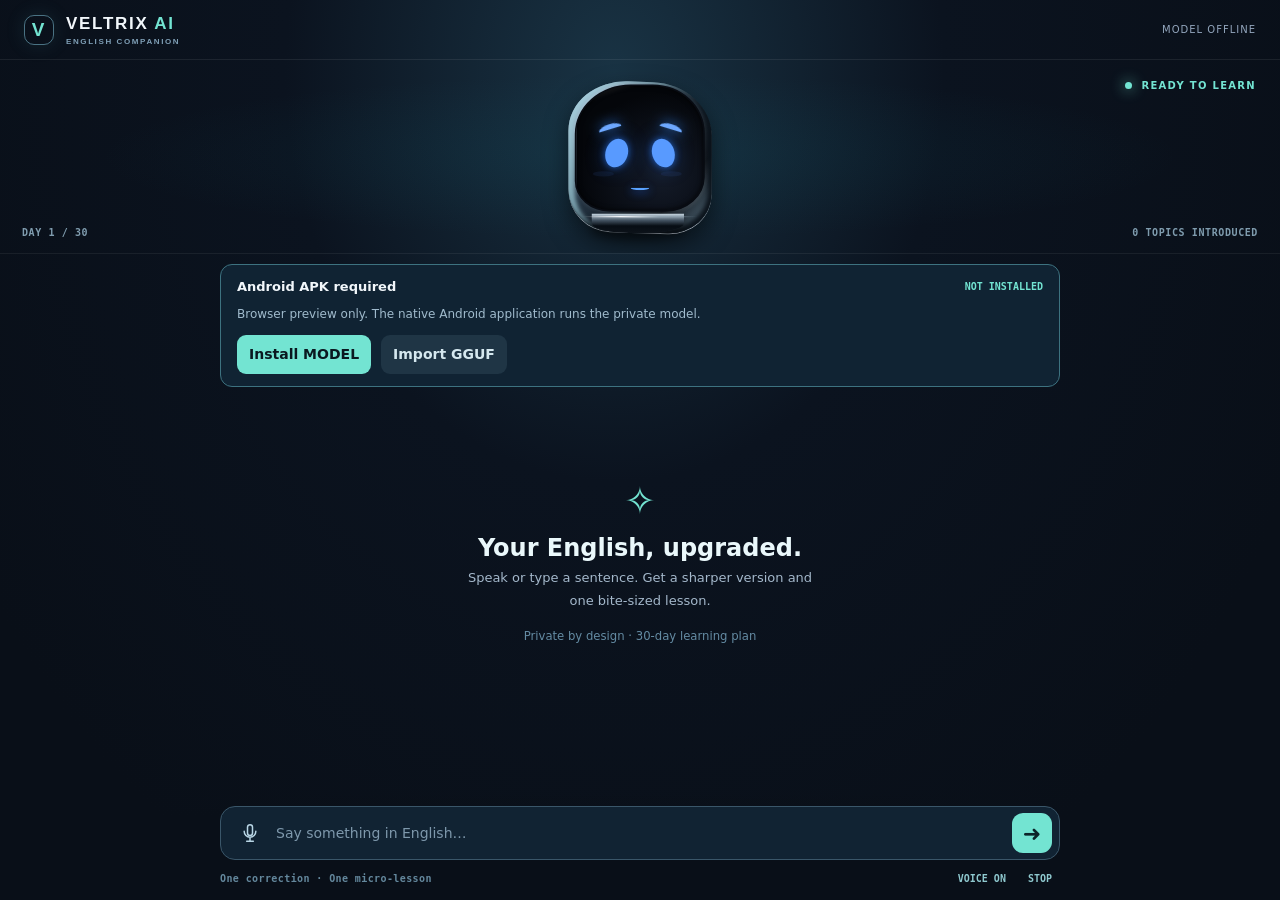
==== commit be33e506: "Build VELTRIX English Tutor APK" ====
--- a/VELTRIX-English-Tutor/app/src/main/assets/index.html
+++ b/VELTRIX-English-Tutor/app/src/main/assets/index.html
@@ -1,87 +1,35 @@
 <!DOCTYPE html>
-<html lang="en">
-<head>
-  <meta charset="utf-8" />
-  <meta name="viewport" content="width=device-width,initial-scale=1,viewport-fit=cover" />
-  <meta name="theme-color" content="#0a1018" />
-  <meta name="description" content="VELTRIX AI English Tutor. A speaking companion powered by private on-device intelligence." />
-  <title>VELTRIX AI · English Intelligence</title>
-  <link rel="stylesheet" href="legacy-visual.css" />
-  <link rel="stylesheet" href="tutor.css" />
-</head>
-<body>
-<div class="ambient-grain" aria-hidden="true"></div>
-<div class="vl-watermark" aria-hidden="true">VELTRIX</div>
-<div class="app-shell">
-  <header class="app-header">
-    <div class="logo-lockup"><div class="logo-orb">V<span>●</span></div><div><strong>VELTRIX <b>AI</b></strong><small>ENGLISH INTELLIGENCE</small></div></div>
-    <div class="header-right"><span class="status-dot" id="global-dot"></span><span id="global-status">MODEL SETUP</span><span class="header-tag">PERSONAL LEARNING SYSTEM</span></div>
-  </header>
-  <div class="program-ribbon" aria-label="Your learning program">
-    <span><i class="ribbon-led"></i> <strong>VOICE-FIRST ENGLISH TUTOR</strong></span>
-    <span class="ribbon-break"></span>
-    <span>VELTRIX / EXPERIENCE SPACE</span>
-    <span class="ribbon-extra">ADAPTIVE LEARNING · LOCAL INTELLIGENCE</span>
-  </div>
-
-  <main class="tutor-stage" id="main">
-    <section class="demo-visual" aria-label="Animated VELTRIX AI companion">
-      <div class="demo-light-tracks" aria-hidden="true"><i></i><i></i><i></i></div>
-      <div class="demo-scene-label"><span>VELTRIX / IMMERSIVE LEARNING</span><span id="demo-scene-status">IDLE</span></div>
-      <div class="demo-device-stage" id="demo-device-stage">
-        <div class="demo-orbit orbit-a"></div><div class="demo-orbit orbit-b"></div><div class="demo-orbit orbit-c"></div>
-        <div class="demo-device-shadow"></div>
-        <div class="demo-companion" id="demo-companion" data-expression="idle">
-          <div class="demo-head-gloss"></div>
-          <div class="demo-faceplate">
-            <div class="demo-brow left"></div><div class="demo-brow right"></div>
-            <div class="demo-eyes"><i></i><i></i></div>
-            <div class="demo-mouth"></div><div class="demo-blush"></div><div class="demo-face-glint"></div>
-          </div>
-          <div class="demo-frame-detail"></div><div class="demo-base"></div>
-        </div>
-        <div class="demo-satellite satellite-1" aria-hidden="true">♬</div>
-        <div class="demo-satellite satellite-2" aria-hidden="true">✓</div>
-        <div class="demo-satellite satellite-3" aria-hidden="true">✦</div>
-      </div>
-      <div class="robot-callout"><span>LISTEN</span><span>LEARN</span><span>LEVEL UP</span></div>
-      <div class="demo-visual-footer"><span class="demo-state-pulse"></span><span id="demo-state-label">READY FOR YOUR VOICE</span><span class="demo-equalizer" id="demo-equalizer" aria-hidden="true"><i></i><i></i><i></i><i></i><i></i><i></i><i></i></span></div>
-    </section>
-
-    <section class="demo-control tutor-panel" aria-label="English coaching console">
-      <div class="panel-top"><div class="kicker">INTERACTIVE AI / <b>MODEL</b></div><div class="model-presence" id="model-presence"><span>○</span><b>MODEL NOT INSTALLED</b></div></div>
-      <div class="intro-group">
-        <h1>Speak better.<br><span>Think bigger.</span></h1>
-        <p>Every message becomes a lesson: sentence correction, sophisticated rewrites, clear grammar, powerful vocabulary, guided practice, and a fresh quiz.</p>
-      </div>
-      <div class="study-settings" aria-label="Personalize your lesson">
-        <label class="level-picker" for="learner-level"><span>YOUR LEVEL</span><select id="learner-level"><option>A1</option><option>A2</option><option>B1</option><option>B2</option><option>C1</option><option>C2</option></select></label>
-        <div class="goal-picker"><span>TRAINING FOCUS</span><div class="goal-options" id="goal-options"><button data-goal="Everyday conversation" class="active">Everyday</button><button data-goal="Academic English">Academic</button><button data-goal="Business English">Business</button><button data-goal="IELTS and CEFR exams">IELTS</button></div></div>
-      </div>
-      <div class="model-setup" id="model-setup">
-        <div class="setup-head"><span class="setup-icon">↓</span><div><strong id="setup-title">Install your private MODEL</strong><small id="setup-description">Download once inside the app. About 2.4 GB + extra RAM required.</small></div></div>
-        <div class="setup-progress" id="setup-progress" hidden><div id="setup-progress-bar"></div></div>
-        <div class="setup-buttons"><button id="install-model" class="setup-primary">Install MODEL</button><button id="import-model" class="setup-secondary">Import GGUF</button></div>
-      </div>
-      <div class="cycle-label"><span>THE 7-STEP LEARNING CYCLE</span><span>EVERY RESPONSE</span></div>
-      <div class="cycle-chips"><span>01 Review</span><span>02 Correct</span><span>03 Upgrade</span><span>04 Grammar</span><span>05 Vocabulary</span><span>06 Practice</span><span>07 Quiz</span></div>
-      <div class="experience-chat-log tutor-log" id="tutor-log" role="log" aria-live="polite" aria-label="VELTRIX lesson transcript">
-        <div class="intro-empty"><span class="intro-spark">✧</span><strong>Your next sentence starts here.</strong><p>Say a sentence in English. VELTRIX will refine it, teach the rule, introduce advanced words, and quiz you. The next turn begins when you answer.</p></div>
-      </div>
-      <div class="suggestions" id="suggestions"><button data-example="I go to school yesterday.">Correct my grammar</button><button data-example="I want to speak more confidently in meetings.">Make this advanced</button><button data-example="Give me a challenging English speaking question.">Start speaking practice</button></div>
-      <div class="learning-bar"><div><b id="xp-text">0 XP</b><span id="lesson-stats">DAY 1 OF YOUR LEARNING JOURNEY</span></div><div class="xp-progress"><div id="xp-bar"></div></div></div>
-      <form id="input-form" class="composer" autocomplete="off">
-        <label class="sr-only" for="user-message">Your English sentence or quiz answer</label>
-        <textarea id="user-message" rows="1" maxlength="1800" placeholder="Say something in English or answer the last quiz…" aria-label="English sentence or quiz answer"></textarea>
-        <button type="submit" id="send-button" aria-label="Send message">➜</button>
-      </form>
-      <div class="action-row"><button type="button" id="record-button">♩ <span>Speak</span></button><button type="button" id="audio-button">◖ <span>Voice on</span></button><button type="button" id="stop-button">◌ <span>Stop</span></button><button type="button" id="clear-button">× <span>New lesson</span></button></div>
-      <div class="footer-note">On-device AI inference: offline after model installation. Android speech recognition may use a network service. TTS depends on installed Android voices. Model-generated feedback can make mistakes.</div>
-    </section>
+<html lang="en"><head>
+<meta charset="UTF-8"><meta name="viewport" content="width=device-width,initial-scale=1,viewport-fit=cover,user-scalable=no"/>
+<meta name="theme-color" content="#090f18"/><title>VELTRIX AI · English</title>
+<link rel="stylesheet" href="legacy-visual.css"/><link rel="stylesheet" href="tutor.css"/>
+</head><body>
+<div class="app" id="app">
+  <header class="topbar"><div class="brand"><span class="brand-icon">V</span><span>VELTRIX <em>AI</em><small>ENGLISH COMPANION</small></span></div><span class="model-status" id="model-status">MODEL OFFLINE</span></header>
+  <section class="companion-head" aria-label="Animated VELTRIX robot">
+    <div class="halo" aria-hidden="true"></div>
+    <div class="demo-companion" id="demo-companion" data-expression="idle" role="img" aria-label="VELTRIX interactive expression">
+      <div class="demo-head-gloss"></div><div class="demo-faceplate"><div class="demo-brow left"></div><div class="demo-brow right"></div><div class="demo-eyes"><i></i><i></i></div><div class="demo-mouth"></div><div class="demo-blush"></div><div class="demo-face-glint"></div></div><div class="demo-frame-detail"></div><div class="demo-base"></div>
+    </div>
+    <div class="face-caption"><span class="pulse-dot"></span><span id="robot-state">READY TO LEARN</span></div>
+    <div class="companion-meta"><span id="day-progress">DAY 1 / 30</span><span id="pace-summary">YOUR 30-DAY SPRINT</span></div>
+  </section>
+  <section class="model-setup" id="model-setup" aria-label="Install on-device model"><div class="setup-header"><strong id="setup-title">Your private MODEL</strong><span id="setup-status">NOT INSTALLED</span></div>
+    <p id="setup-description">Download once, or import the matching GGUF file. The model runs on this device.</p>
+    <div id="model-progress" class="progress" hidden><div id="model-progress-fill"></div></div>
+    <div id="setup-buttons" class="setup-buttons"><button id="install-model" type="button">Install MODEL</button><button id="import-model" type="button" class="secondary">Import GGUF</button></div>
+  </section>
+  <aside id="pace-alert" class="pace-alert" hidden role="status"><span id="pace-alert-text"></span><button type="button" id="pace-dismiss" aria-label="Dismiss pacing suggestion">×</button></aside>
+  <main class="conversation" id="conversation" role="log" aria-live="polite" aria-label="VELTRIX conversation">
+    <div class="empty-state" id="empty-state"><div class="empty-symbol">✧</div><strong>Your English, upgraded.</strong><p>Speak or type a sentence. Get a sharper version and one bite-sized lesson.</p><small>Private by design · 30-day learning plan</small></div>
   </main>
-  <footer class="app-footer"><span>VELTRIX AI © 2026</span><span>YOUR VOICE. YOUR PROGRESS. YOUR INTELLIGENCE.</span></footer>
+  <footer class="composer-area">
+    <form class="composer" id="composer"><button type="button" id="mic-button" title="Speak" aria-label="Speak"><svg viewBox="0 0 24 24" fill="none"><rect x="9" y="2" width="6" height="13" rx="3" stroke="currentColor" stroke-width="1.8"/><path d="M5 10a7 7 0 0 0 14 0M12 17v5M8 22h8" stroke="currentColor" stroke-width="1.8" stroke-linecap="round"/></svg></button>
+      <textarea rows="1" id="message-input" placeholder="Say something in English…" maxlength="1200" aria-label="Type a sentence"></textarea>
+      <button type="submit" class="send" id="send-button" title="Send" aria-label="Send">➜</button></form>
+    <div class="bottom-actions"><span id="micro-status">One correction · One micro-lesson</span><div><button id="tts-toggle" type="button" aria-label="Toggle voice">VOICE ON</button><button id="stop-button" type="button" aria-label="Stop">STOP</button></div></div>
+  </footer>
+  <div id="toasts" aria-live="assertive" class="toasts"></div>
 </div>
-<div class="toast-area" id="toasts" aria-live="assertive"></div>
-<script src="tutor.js"></script>
-</body>
-</html>
+<script src="curriculum.js"></script><script src="tutor.js"></script>
+</body></html>
--- a/VELTRIX-English-Tutor/app/src/main/assets/tutor.css
+++ b/VELTRIX-English-Tutor/app/src/main/assets/tutor.css
@@ -1,31 +1,6 @@
-/* Pixel-faithful VELTRIX ExperienceSpace shell, extended for mobile English tutoring. */
-:root { --aqua:#6fe5d3; --ink:#0a1018; --panel:#101823; --line:#304153; --steel:#aac1d6; color-scheme:dark; }
-html,body{min-height:100%;margin:0;background:#090e15;color:#eef5ff;font-family:'DM Sans','Segoe UI',Arial,sans-serif;-webkit-font-smoothing:antialiased}
-body{overflow-x:hidden;background:radial-gradient(ellipse at 52% 15%,#19344854,#090d14 58%)}
-.app-shell{position:relative;z-index:1;max-width:1500px;padding:0 30px;margin:0 auto}
-.vl-watermark{position:fixed;z-index:0;left:50%;top:54%;transform:translate(-50%,-50%);font-family:'Manrope',sans-serif;font-weight:800;letter-spacing:-.13em;font-size:clamp(125px,25vw,440px);white-space:nowrap;color:#929eaa0a;pointer-events:none}
-.app-header{height:78px;display:flex;justify-content:space-between;align-items:center;padding:0 6px;gap:16px}
-.logo-lockup{display:flex;gap:14px;align-items:center}.logo-orb{height:41px;width:41px;border:1px solid #809db9a8;border-radius:14px;background:linear-gradient(135deg,#2d5c77,#0e1723);display:grid;place-items:center;font-size:23px;font-weight:850;color:#e1f5ff;box-shadow:inset 0 2px 9px #91cbdf44,0 7px 19px #0008}.logo-orb span{font-size:6px;color:var(--aqua);align-self:start;position:absolute;margin:4px 0 0 17px}.logo-lockup strong{font-size:15px;letter-spacing:.06em;display:block}.logo-lockup strong b{font-weight:700;color:var(--aqua)}.logo-lockup small{font-family:ui-monospace,monospace;font-size:8px;letter-spacing:.21em;color:#8099ad;display:block;margin-top:3px}.header-right{display:flex;align-items:center;gap:10px;font-size:10px;font-weight:700;letter-spacing:.12em;color:var(--aqua)}.status-dot{height:7px;width:7px;border-radius:50%;background:#f1ad7a;box-shadow:0 0 14px currentColor}.status-dot.ready{background:var(--aqua)}.header-tag{padding:8px 13px;margin-left:9px;border:1px solid #354255;border-radius:20px;font-size:9px;color:#a8b4c2}
-.program-ribbon{height:42px;display:flex;align-items:center;gap:15px;padding:0 20px;border:1px solid #2d3b4b;border-radius:16px 16px 0 0;background:#101823c7;color:#b6cbd9;font-family:ui-monospace,monospace;font-size:9px;letter-spacing:.16em}.program-ribbon strong{font-weight:700;color:#e2eef6}.ribbon-led{height:7px;width:7px;background:var(--aqua);border-radius:50%;box-shadow:0 0 15px #6fe5d3;display:inline-block;margin-right:9px}.ribbon-break{height:14px;width:1px;background:#3b4c61}.ribbon-extra{margin-left:auto;letter-spacing:.09em;color:#91a9bb}
-.tutor-stage{border:1px solid #304153;border-top:0;border-radius:0 0 20px 20px;display:grid;grid-template-columns:minmax(0,1fr) minmax(450px,1fr);min-height:720px;overflow:hidden;background:linear-gradient(120deg,#111b26,#0e151e);box-shadow:0 40px 140px #0008}
-.tutor-stage .demo-visual{min-height:750px;position:relative;background:radial-gradient(ellipse at 48% 48%,#254f6c50,#101f2e 50%,#0c111b 90%)}
-.tutor-stage .demo-device-stage{transform:scale(1.13);transform-origin:center}.tutor-stage .demo-scene-label{top:26px}
-.robot-callout{position:absolute;left:50%;bottom:103px;transform:translateX(-50%);display:flex;gap:12px;white-space:nowrap;z-index:4;font:9px ui-monospace,monospace;color:#9eb7c4;letter-spacing:.12em}.robot-callout span{border:1px solid #85bfdb27;background:#0b152285;border-radius:20px;padding:7px 10px}
-.tutor-panel{padding:36px 37px 22px;display:flex;min-width:0;flex-direction:column;gap:0;max-height:none;min-height:750px}.panel-top{display:flex;justify-content:space-between;align-items:center;gap:10px}.panel-top .kicker{letter-spacing:.17em;font-size:10px;color:#8eacc0}.panel-top .kicker b{color:#b6cad4}.model-presence{color:#6fe5d3;display:flex;gap:8px;align-items:center;font-size:10px;letter-spacing:.06em}.model-presence b{font-weight:700}.model-presence span{font-size:17px}.model-presence.offline{color:#e9ad87}.intro-group h1{font-size:clamp(32px,3.25vw,51px);font-weight:770;letter-spacing:-.07em;line-height:1.07;margin:24px 0 12px}.intro-group h1 span{color:var(--aqua)}.intro-group p{font-size:12px;line-height:1.68;color:#a5b7ca;max-width:570px;margin:0 0 17px}
-.study-settings{display:grid;grid-template-columns:100px 1fr;gap:13px;align-items:end;padding:11px 13px;border:1px solid #354558;border-radius:12px;background:#17233070;margin-bottom:13px}.level-picker>span,.goal-picker>span{font-size:9px;font-family:ui-monospace,monospace;letter-spacing:.1em;color:#90a9bd;display:block;margin-bottom:7px}.level-picker select{width:100%;background:#09131f;color:var(--aqua);border:1px solid #3f5668;border-radius:8px;padding:8px;font-weight:800}.goal-options{display:flex;gap:5px;flex-wrap:wrap}.goal-options button{border:1px solid #435369;border-radius:8px;background:#15202b;color:#b7ccda;padding:8px 9px;font-size:10px}.goal-options button.active{border-color:var(--aqua);color:#061b1b;background:var(--aqua)}
-.model-setup{border:1px solid #4e778780;border-radius:12px;padding:12px 14px;background:#1b303950;margin-bottom:15px}.model-setup.installed{border-color:#43715c}.setup-head{display:flex;gap:10px;align-items:center}.setup-icon{border:1px solid #5b879c;border-radius:11px;height:34px;width:34px;display:grid;place-items:center;color:var(--aqua);font-size:20px}.setup-head strong,.setup-head small{display:block}.setup-head strong{font-size:12px;color:#eefaff}.setup-head small{font-size:10px;color:#a2b6c9;line-height:1.6;margin-top:3px}.setup-buttons{display:flex;gap:8px;margin-top:12px}.setup-buttons button{border-radius:8px;border:1px solid #3a6473;background:#192c3b;color:#b5d9e5;padding:9px 12px;font-size:11px;font-weight:700}.setup-buttons button.setup-primary{background:var(--aqua);border-color:var(--aqua);color:#041816}.setup-progress{height:6px;border-radius:9px;background:#101d28;margin-top:12px;overflow:hidden}.setup-progress>div{height:100%;background:linear-gradient(90deg,#5a8fea,var(--aqua));width:0;transition:width .2s}
-.cycle-label{display:flex;justify-content:space-between;gap:10px;color:#9bb3c1;font:9px ui-monospace,monospace;letter-spacing:.1em;margin:6px 0 9px}.cycle-label span:last-child{color:var(--aqua)}.cycle-chips{display:flex;gap:5px;flex-wrap:wrap;margin-bottom:11px}.cycle-chips span{border:1px solid #3a4759;border-radius:20px;padding:7px 9px;font-size:9px;color:#a9c2d0}
-.tutor-log{flex:1;min-height:215px;overflow-y:auto;border:1px solid #3e5164;border-radius:14px;background:#0b121ae3;padding:12px;scroll-behavior:smooth}.intro-empty{height:100%;min-height:190px;display:flex;flex-direction:column;align-items:center;justify-content:center;text-align:center;gap:8px}.intro-empty strong{font-size:14px;color:#e6f3fd}.intro-empty p{max-width:330px;font-size:11px;line-height:1.7;color:#a2bad0;margin:0}.intro-spark{font-size:30px;color:var(--aqua)}
-.user-bubble{background:#163242;border:1px solid #366b72;margin:8px 0 12px 18%;padding:13px;border-radius:14px;color:#e2f4fc}.user-bubble small{display:block;font-size:9px;color:var(--aqua);letter-spacing:.14em;margin-bottom:6px}.user-bubble div{font-size:13px;line-height:1.55;white-space:pre-wrap;overflow-wrap:anywhere}
-.ai-bubble{margin:10px 0 15px}.ai-bubble>small{font:700 10px ui-monospace,monospace;color:var(--aqua);letter-spacing:.11em}.ai-stream{white-space:pre-wrap;line-height:1.7;color:#d9e8f1;font-size:12px;padding:13px 2px}.lesson-card{border:1px solid #35495a;background:linear-gradient(115deg,#182734,#101c29);border-radius:11px;margin:9px 0;padding:13px 15px;position:relative}.lesson-card>header{display:flex;justify-content:space-between;align-items:center;color:var(--aqua);font:700 10px ui-monospace,monospace;letter-spacing:.14em;margin-bottom:9px}.lesson-card .lesson-text{color:#dce9f1;font-size:12px;line-height:1.75;white-space:pre-wrap;overflow-wrap:anywhere}.lesson-card[data-section="CORRECTION"]{border-left:3px solid #71dfcc}.lesson-card[data-section="UPGRADE"]{border-left:3px solid #83a9ed}.lesson-card[data-section="GRAMMAR"]{border-left:3px solid #e9bc84}.lesson-card[data-section="VOCABULARY"]{border-left:3px solid #a2b2ed}.lesson-card[data-section="QUIZ"]{background:linear-gradient(100deg,#1b3940,#122630);border:1px solid #69a8a188}.quiz-action{display:block;border:1px solid #5bb8aa;border-radius:8px;background:#203b40;color:#d7faf1;padding:10px 12px;margin-top:10px;font-size:11px}
-.suggestions{display:flex;gap:7px;flex-wrap:wrap;margin:11px 0}.suggestions button{border:1px solid #3a4c5c;border-radius:20px;background:#1a2632;color:#c0d6e2;padding:9px 11px;font-size:10px}.suggestions button:active{border-color:var(--aqua)}
-.learning-bar{margin:1px 0 12px}.learning-bar>div:first-child{display:flex;align-items:center;justify-content:space-between;font:9px ui-monospace,monospace;letter-spacing:.08em;color:#9bb0c2;margin-bottom:8px}.learning-bar b{color:var(--aqua)}.xp-progress{height:4px;border-radius:3px;background:#263646;overflow:hidden}.xp-progress div{height:100%;background:linear-gradient(90deg,#558cea,var(--aqua));width:0;transition:width .4s}
-.composer{display:flex;border:1px solid var(--aqua);border-radius:11px;overflow:hidden;background:#07121d;min-height:47px}.composer textarea{flex:1;min-width:0;border:0;outline:0;resize:none;max-height:120px;min-height:47px;background:transparent;color:#f5f8fc;font-size:12px;line-height:1.45;padding:13px 14px}.composer button{flex:0 0 50px;background:var(--aqua);color:#071a1a;border:0;font-size:22px}.composer button:disabled{background:#487d7b}.action-row{display:grid;grid-template-columns:repeat(4,minmax(0,1fr));gap:7px;margin:10px 0}.action-row button{padding:11px 5px;color:#c3d5e5;border:1px solid #425569;border-radius:10px;background:#1b2837;font-size:11px;font-weight:600}.action-row button span{margin-left:4px}.action-row button.recording{border-color:var(--aqua);color:var(--aqua);animation:vlPulse 1s infinite}.footer-note{font-size:9px;line-height:1.6;color:#7995ac;letter-spacing:0}.app-footer{display:flex;justify-content:space-between;gap:10px;padding:17px 5px;color:#6f8598;font:9px ui-monospace,monospace;letter-spacing:.13em}.toast-area{position:fixed;z-index:100;bottom:30px;left:50%;transform:translateX(-50%);max-width:min(560px,90vw)}.vl-toast{background:#1d303c;border:1px solid #a7bcce;border-radius:11px;padding:14px 18px;margin:7px 0;box-shadow:0 12px 35px #000b;font-size:12px;color:#f2f6fb}
-@keyframes vlPulse{50%{box-shadow:0 0 0 5px #63dfcb22}}
-.tutor-stage .demo-companion[data-expression="listening"] .demo-eyes i{height:64px;width:46px;box-shadow:0 0 36px #2fa9ff}.tutor-stage .demo-companion[data-expression="thinking"] .demo-brow.left{transform:rotate(-24deg);top:55px}.tutor-stage .demo-companion[data-expression="speaking"] .demo-mouth{width:26px;height:28px;border:5px solid #59a2ff;border-radius:50%;animation:demoSpeak .25s ease-in-out infinite alternate}
-@media(max-width:1100px){.app-shell{padding:0 12px}.tutor-stage{grid-template-columns:1fr 1fr}.tutor-panel{padding:25px 21px}.tutor-stage .demo-device-stage{transform:scale(.96)}.header-tag{display:none}}
-@media(max-width:760px){.app-shell{padding:0}.app-header{height:60px;padding:0 15px}.logo-orb{width:34px;height:34px;border-radius:10px}.logo-lockup strong{font-size:13px}.logo-lockup small{font-size:7px}.header-right{font-size:8px}.program-ribbon{border-radius:0;height:36px;font-size:8px;padding:0 12px}.ribbon-extra{display:none}.tutor-stage{grid-template-columns:1fr;border-radius:0;border-left:0;border-right:0;min-height:0}.tutor-stage .demo-visual{height:260px;min-height:260px;border-right:0;border-bottom:1px solid #354759}.tutor-stage .demo-device-stage{transform:scale(.58);transform-origin:center}.tutor-stage .demo-visual:after{bottom:-190px}.tutor-stage .demo-scene-label{font-size:8px;top:12px;left:14px;right:14px}.tutor-stage .demo-visual-footer{bottom:8px;left:14px;right:14px;font-size:8px}.tutor-stage .robot-callout{bottom:36px;font-size:7px;gap:6px}.tutor-stage .robot-callout span{padding:3px 6px}.tutor-stage .demo-satellite{transform:scale(.75)}.tutor-panel{min-height:0;max-height:none;padding:23px 16px 20px}.intro-group h1{font-size:clamp(29px,9vw,40px);margin:16px 0 7px}.intro-group p{font-size:11px;line-height:1.6;margin-bottom:12px}.cycle-chips{gap:5px}.cycle-chips span{font-size:8px;padding:6px 7px}.tutor-log{height:340px;min-height:340px;flex:none}.study-settings{grid-template-columns:80px 1fr;gap:8px}.goal-options button{font-size:9px;padding:7px}.suggestions button{font-size:9px}.footer-note{font-size:9px}.app-footer{padding:12px;font-size:8px}.app-footer span:last-child{display:none}}
-@media(max-width:390px){.tutor-stage .demo-visual{height:230px;min-height:230px}.tutor-stage .demo-device-stage{transform:scale(.53)}.study-settings{display:block}.goal-picker{margin-top:8px}.action-row{grid-template-columns:repeat(2,1fr)}}
-@media(prefers-reduced-motion:reduce){.demo-orbit,.demo-companion,.demo-eyes i,.demo-equalizer i{animation:none!important}}
-
-@media(max-width:760px){.robot-callout{display:none!important}}
+/* VELTRIX: restrained high-contrast voice companion. Two teaching sections, no dashboards. */
+:root { color-scheme:dark; --bg:#090f18; --panel:#111d2a; --line:#273b4e; --muted:#8ea6b9; --text:#f2f7fb; --aqua:#73e4d2; }
+*{box-sizing:border-box} html,body{height:100%;margin:0;background:var(--bg);color:var(--text);font:14px/1.5 system-ui,-apple-system,"Segoe UI",sans-serif;overflow:hidden}button,textarea{font:inherit}button{cursor:pointer}button:focus-visible,textarea:focus-visible{outline:2px solid var(--aqua);outline-offset:2px}.app{height:100%;height:100dvh;max-width:1440px;margin:auto;display:flex;flex-direction:column;background:radial-gradient(ellipse at 48% 8%,#193344 0%,#0b131f 35%,#090f18 80%);overflow:hidden}.topbar{height:60px;flex-shrink:0;display:flex;align-items:center;justify-content:space-between;border-bottom:1px solid #ffffff13;padding:0 24px}.brand{font-size:17px;letter-spacing:.1em;font-weight:850;display:flex;align-items:center;gap:12px}.brand em{color:var(--aqua);font-style:normal}.brand small{display:block;letter-spacing:.2em;font-size:8px;color:#7f9fb6;font-weight:600}.brand-icon{height:30px;width:30px;display:grid;place-items:center;border:1px solid #89d3eb80;border-radius:10px;box-shadow:0 0 20px #58adbb20;font-size:19px;color:var(--aqua)}.model-status{font-size:10px;letter-spacing:.1em;color:#93a6bd}.model-status.ready{color:var(--aqua)}
+.companion-head{height:194px;flex-shrink:0;position:relative;display:flex;align-items:center;justify-content:center;border-bottom:1px solid #ffffff10;overflow:hidden}.halo{position:absolute;inset:0;background:radial-gradient(ellipse at center,#167a8d1e,transparent 60%)}.companion-head .demo-companion{position:relative!important;inset:auto!important;top:auto!important;left:auto!important;transform:scale(.53)!important;transform-origin:center!important;width:270px!important;height:300px!important;flex-shrink:0;margin:0 -45px;filter:drop-shadow(0 18px 22px #0008);animation:veltrixFloat 5s ease-in-out infinite!important}.companion-head .demo-companion .demo-faceplate{overflow:hidden}.face-caption{position:absolute;right:24px;top:18px;font-size:10px;color:var(--aqua);letter-spacing:.13em;font-weight:700;display:flex;align-items:center;gap:9px}.pulse-dot{width:7px;height:7px;background:var(--aqua);border-radius:50%;box-shadow:0 0 14px var(--aqua)}.companion-meta{position:absolute;left:22px;bottom:15px;right:22px;display:flex;justify-content:space-between;font:600 10px monospace;letter-spacing:.06em;color:#7f9cae}.companion-head .demo-companion[data-expression="speaking"] .demo-mouth{animation:speakBounce .24s ease-in-out infinite alternate}.companion-head .demo-companion[data-expression="thinking"]{filter:drop-shadow(0 0 15px #3c7eff88)}.companion-head .demo-companion[data-expression="listening"] .demo-eyes i{box-shadow:0 0 24px #50e7e7}.companion-head .demo-companion[data-expression="happy"] .demo-eyes i{transform:scaleY(.68)}@keyframes speakBounce{from{transform:scale(.95)}to{transform:scale(1.7,1.5)}}@keyframes veltrixFloat{0%,100%{translate:0 0}50%{translate:0 -5px}}
+.conversation{flex:1;min-height:0;overflow-y:auto;padding:22px max(20px,calc((100% - 840px)/2));scrollbar-width:thin;scrollbar-color:#355264 transparent;overscroll-behavior:contain}.empty-state{margin:6vh auto;color:#eaf8fb;text-align:center;max-width:360px}.empty-symbol{font-size:38px;color:var(--aqua)}.empty-state strong{font-size:24px;font-weight:750}.empty-state p{font-size:13px;color:#a4b8cb}.empty-state small{color:#648ba3}.message{max-width:94%;margin:0 0 18px;display:flex;flex-direction:column;gap:6px}.message.user{align-items:flex-end;margin-left:auto}.message.assistant{align-items:flex-start;margin-right:auto}.message .label{font:700 10px monospace;letter-spacing:.1em;color:#7795af}.bubble{padding:12px 15px;border-radius:15px;background:#122333;border:1px solid #2a4356;white-space:pre-wrap;overflow-wrap:anywhere;line-height:1.65}.user .bubble{background:#1b3442;border-color:#31596a}.lesson-pair{display:grid;grid-template-columns:1fr 1fr;gap:10px;width:100%}.lesson-card{border:1px solid #385066;border-radius:15px;background:linear-gradient(155deg,#152839,#101b29);padding:16px;min-width:0}.lesson-card.focus{border-color:#43867d}.lesson-card .kicker{font:700 10px monospace;color:#7acbdb;letter-spacing:.12em;margin-bottom:7px}.lesson-card.focus .kicker{color:var(--aqua)}.lesson-card p{margin:0;font-size:14px;line-height:1.75;color:#edf4f9;white-space:pre-wrap;overflow-wrap:anywhere}.lesson-card code{white-space:pre-wrap}.lesson-raw{white-space:pre-wrap;color:#e0ebf2}.subtle{color:#a5bfcc;font-size:11px;margin:5px 0 0}.model-setup{margin:10px max(20px,calc((100% - 840px)/2));background:#102333;border:1px solid #3d7280;border-radius:12px;padding:12px 16px;flex-shrink:0}.setup-header{display:flex;align-items:center;justify-content:space-between;gap:10px}.setup-header strong{font-size:13px}.setup-header span{font:700 10px monospace;color:var(--aqua)}.model-setup p{margin:7px 0 10px;color:#a0bbcd;font-size:12px}.setup-buttons{display:flex;gap:10px}.setup-buttons button{border:0;background:var(--aqua);color:#0a1820;padding:9px 12px;border-radius:9px;font-weight:700}.setup-buttons .secondary{background:#1f3545;color:#d5e8ef}.progress{height:5px;background:#243948;border-radius:9px;overflow:hidden}.progress div{height:100%;width:0;background:var(--aqua)}.model-setup.is-ready{display:none}.pace-alert{flex-shrink:0;margin:8px max(20px,calc((100% - 840px)/2)) 0;border:1px solid #6c6543;background:#252319;color:#e8d7a6;padding:9px 14px;border-radius:10px;display:flex;gap:10px;align-items:center;justify-content:space-between;font-size:12px}.pace-alert[hidden]{display:none}.pace-alert button{border:0;background:transparent;color:#f0dba9;font-size:22px}.composer-area{flex-shrink:0;background:linear-gradient(180deg,transparent,#090f18 20%);padding:12px max(20px,calc((100% - 840px)/2)) max(12px,env(safe-area-inset-bottom));}.composer{display:flex;align-items:flex-end;gap:6px;background:#112333;border:1px solid #3a5669;border-radius:15px;padding:6px 7px 6px 9px}.composer textarea{flex:1;min-width:0;resize:none;background:transparent;border:0;color:#fff;outline:0;min-height:38px;max-height:116px;padding:9px 0;line-height:1.4}.composer textarea::placeholder{color:#7e98ac}.composer button{height:40px;width:40px;border:0;border-radius:11px;background:transparent;color:#b8d5e5;display:grid;place-items:center;flex-shrink:0}.composer button svg{width:20px;height:20px}.composer .send{background:var(--aqua);color:#0c2429;font-size:22px}.composer button:disabled{opacity:.4;cursor:not-allowed}.bottom-actions{display:flex;justify-content:space-between;align-items:center;font:600 10px monospace;color:#64889d;margin-top:9px;letter-spacing:.04em}.bottom-actions button{font:700 10px monospace;padding:4px 8px;margin-left:6px;color:#8fc9cf;border:0;background:transparent}.bottom-actions button:hover{color:#fff}.toasts{position:fixed;top:70px;right:15px;z-index:20;max-width:min(350px,90vw)}.toast{background:#1f3547;border:1px solid #4d7f8e;padding:12px 14px;margin-bottom:8px;border-radius:12px;color:#edf8fb;box-shadow:0 5px 30px #0007;font-size:12px}
+@media(max-width:700px){.topbar{height:51px;padding:0 15px}.brand{font-size:14px}.brand small{font-size:7px}.brand-icon{width:27px;height:27px}.model-status{font-size:9px}.companion-head{height:159px}.companion-head .demo-companion{transform:scale(.43)!important;margin:0 -58px}.face-caption{right:12px;top:12px;font-size:9px}.companion-meta{bottom:9px;left:12px;right:12px;font-size:9px}.conversation{padding:14px 13px}.lesson-pair{grid-template-columns:1fr;gap:8px}.lesson-card{padding:12px}.lesson-card p{font-size:13px}.composer-area{padding:8px 10px max(9px,env(safe-area-inset-bottom))}.model-setup{margin:7px 11px}.pace-alert{margin:6px 11px 0}.bubble{font-size:13px}.empty-state{margin:6vh auto}.empty-state strong{font-size:21px}}@media(max-height:690px){.companion-head{height:120px}.companion-head .demo-companion{transform:scale(.32)!important}.face-caption{top:7px}.companion-meta{bottom:6px}}@media(prefers-reduced-motion:reduce){.demo-companion,.demo-mouth,.demo-eyes i{animation:none!important}}
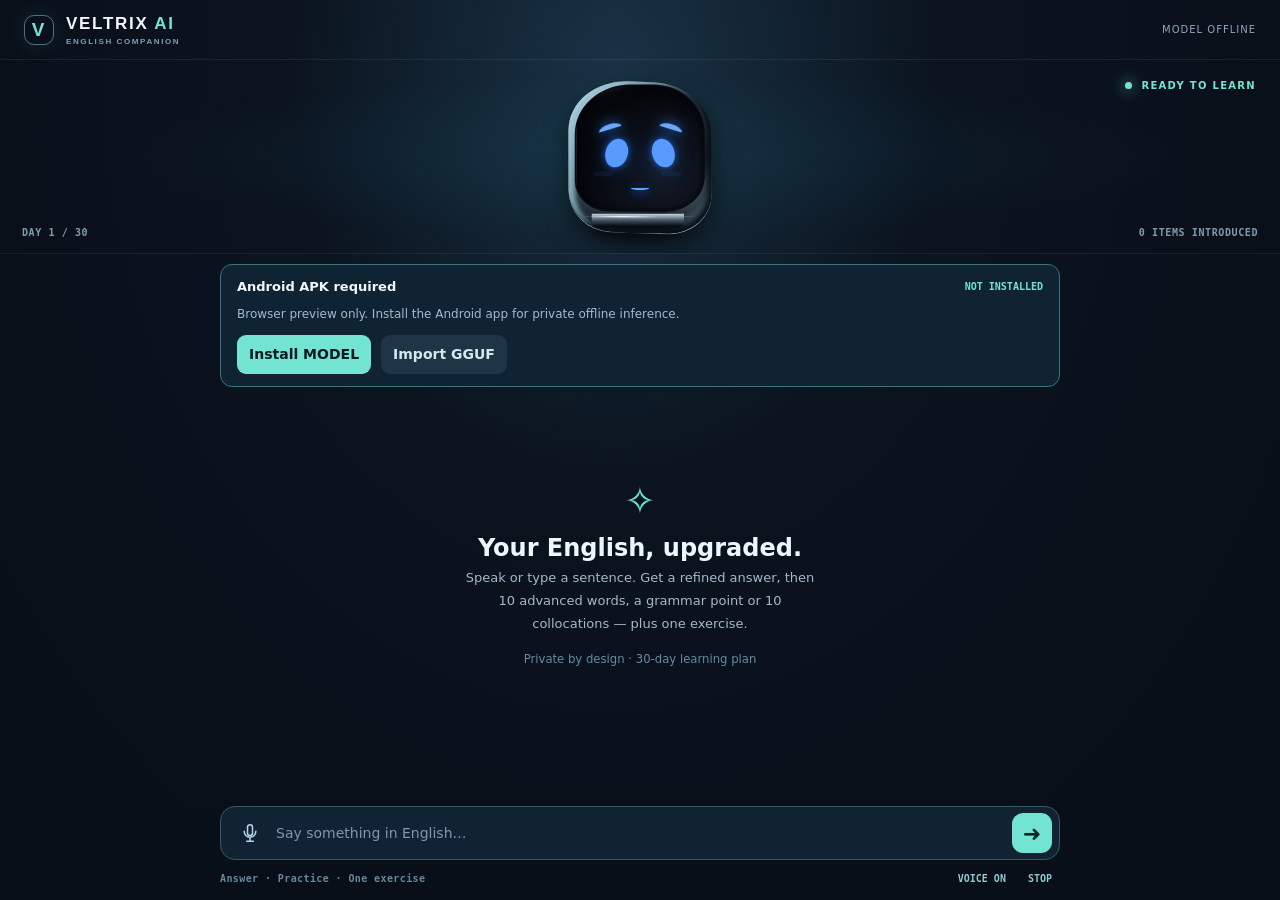
==== commit 79926a4e: "Build VELTRIX English Tutor APK" ====
--- a/VELTRIX-English-Tutor/app/src/main/assets/index.html
+++ b/VELTRIX-English-Tutor/app/src/main/assets/index.html
@@ -21,13 +21,13 @@
   </section>
   <aside id="pace-alert" class="pace-alert" hidden role="status"><span id="pace-alert-text"></span><button type="button" id="pace-dismiss" aria-label="Dismiss pacing suggestion">×</button></aside>
   <main class="conversation" id="conversation" role="log" aria-live="polite" aria-label="VELTRIX conversation">
-    <div class="empty-state" id="empty-state"><div class="empty-symbol">✧</div><strong>Your English, upgraded.</strong><p>Speak or type a sentence. Get a sharper version and one bite-sized lesson.</p><small>Private by design · 30-day learning plan</small></div>
+    <div class="empty-state" id="empty-state"><div class="empty-symbol">✧</div><strong>Your English, upgraded.</strong><p>Speak or type a sentence. Get a refined answer, then 10 advanced words, a grammar point or 10 collocations — plus one exercise.</p><small>Private by design · 30-day learning plan</small></div>
   </main>
   <footer class="composer-area">
     <form class="composer" id="composer"><button type="button" id="mic-button" title="Speak" aria-label="Speak"><svg viewBox="0 0 24 24" fill="none"><rect x="9" y="2" width="6" height="13" rx="3" stroke="currentColor" stroke-width="1.8"/><path d="M5 10a7 7 0 0 0 14 0M12 17v5M8 22h8" stroke="currentColor" stroke-width="1.8" stroke-linecap="round"/></svg></button>
       <textarea rows="1" id="message-input" placeholder="Say something in English…" maxlength="1200" aria-label="Type a sentence"></textarea>
       <button type="submit" class="send" id="send-button" title="Send" aria-label="Send">➜</button></form>
-    <div class="bottom-actions"><span id="micro-status">One correction · One micro-lesson</span><div><button id="tts-toggle" type="button" aria-label="Toggle voice">VOICE ON</button><button id="stop-button" type="button" aria-label="Stop">STOP</button></div></div>
+    <div class="bottom-actions"><span id="micro-status">Answer · Practice · One exercise</span><div><button id="tts-toggle" type="button" aria-label="Toggle voice">VOICE ON</button><button id="stop-button" type="button" aria-label="Stop">STOP</button></div></div>
   </footer>
   <div id="toasts" aria-live="assertive" class="toasts"></div>
 </div>
--- a/VELTRIX-English-Tutor/app/src/main/assets/tutor.css
+++ b/VELTRIX-English-Tutor/app/src/main/assets/tutor.css
@@ -2,5 +2,13 @@
 :root { color-scheme:dark; --bg:#090f18; --panel:#111d2a; --line:#273b4e; --muted:#8ea6b9; --text:#f2f7fb; --aqua:#73e4d2; }
 *{box-sizing:border-box} html,body{height:100%;margin:0;background:var(--bg);color:var(--text);font:14px/1.5 system-ui,-apple-system,"Segoe UI",sans-serif;overflow:hidden}button,textarea{font:inherit}button{cursor:pointer}button:focus-visible,textarea:focus-visible{outline:2px solid var(--aqua);outline-offset:2px}.app{height:100%;height:100dvh;max-width:1440px;margin:auto;display:flex;flex-direction:column;background:radial-gradient(ellipse at 48% 8%,#193344 0%,#0b131f 35%,#090f18 80%);overflow:hidden}.topbar{height:60px;flex-shrink:0;display:flex;align-items:center;justify-content:space-between;border-bottom:1px solid #ffffff13;padding:0 24px}.brand{font-size:17px;letter-spacing:.1em;font-weight:850;display:flex;align-items:center;gap:12px}.brand em{color:var(--aqua);font-style:normal}.brand small{display:block;letter-spacing:.2em;font-size:8px;color:#7f9fb6;font-weight:600}.brand-icon{height:30px;width:30px;display:grid;place-items:center;border:1px solid #89d3eb80;border-radius:10px;box-shadow:0 0 20px #58adbb20;font-size:19px;color:var(--aqua)}.model-status{font-size:10px;letter-spacing:.1em;color:#93a6bd}.model-status.ready{color:var(--aqua)}
 .companion-head{height:194px;flex-shrink:0;position:relative;display:flex;align-items:center;justify-content:center;border-bottom:1px solid #ffffff10;overflow:hidden}.halo{position:absolute;inset:0;background:radial-gradient(ellipse at center,#167a8d1e,transparent 60%)}.companion-head .demo-companion{position:relative!important;inset:auto!important;top:auto!important;left:auto!important;transform:scale(.53)!important;transform-origin:center!important;width:270px!important;height:300px!important;flex-shrink:0;margin:0 -45px;filter:drop-shadow(0 18px 22px #0008);animation:veltrixFloat 5s ease-in-out infinite!important}.companion-head .demo-companion .demo-faceplate{overflow:hidden}.face-caption{position:absolute;right:24px;top:18px;font-size:10px;color:var(--aqua);letter-spacing:.13em;font-weight:700;display:flex;align-items:center;gap:9px}.pulse-dot{width:7px;height:7px;background:var(--aqua);border-radius:50%;box-shadow:0 0 14px var(--aqua)}.companion-meta{position:absolute;left:22px;bottom:15px;right:22px;display:flex;justify-content:space-between;font:600 10px monospace;letter-spacing:.06em;color:#7f9cae}.companion-head .demo-companion[data-expression="speaking"] .demo-mouth{animation:speakBounce .24s ease-in-out infinite alternate}.companion-head .demo-companion[data-expression="thinking"]{filter:drop-shadow(0 0 15px #3c7eff88)}.companion-head .demo-companion[data-expression="listening"] .demo-eyes i{box-shadow:0 0 24px #50e7e7}.companion-head .demo-companion[data-expression="happy"] .demo-eyes i{transform:scaleY(.68)}@keyframes speakBounce{from{transform:scale(.95)}to{transform:scale(1.7,1.5)}}@keyframes veltrixFloat{0%,100%{translate:0 0}50%{translate:0 -5px}}
-.conversation{flex:1;min-height:0;overflow-y:auto;padding:22px max(20px,calc((100% - 840px)/2));scrollbar-width:thin;scrollbar-color:#355264 transparent;overscroll-behavior:contain}.empty-state{margin:6vh auto;color:#eaf8fb;text-align:center;max-width:360px}.empty-symbol{font-size:38px;color:var(--aqua)}.empty-state strong{font-size:24px;font-weight:750}.empty-state p{font-size:13px;color:#a4b8cb}.empty-state small{color:#648ba3}.message{max-width:94%;margin:0 0 18px;display:flex;flex-direction:column;gap:6px}.message.user{align-items:flex-end;margin-left:auto}.message.assistant{align-items:flex-start;margin-right:auto}.message .label{font:700 10px monospace;letter-spacing:.1em;color:#7795af}.bubble{padding:12px 15px;border-radius:15px;background:#122333;border:1px solid #2a4356;white-space:pre-wrap;overflow-wrap:anywhere;line-height:1.65}.user .bubble{background:#1b3442;border-color:#31596a}.lesson-pair{display:grid;grid-template-columns:1fr 1fr;gap:10px;width:100%}.lesson-card{border:1px solid #385066;border-radius:15px;background:linear-gradient(155deg,#152839,#101b29);padding:16px;min-width:0}.lesson-card.focus{border-color:#43867d}.lesson-card .kicker{font:700 10px monospace;color:#7acbdb;letter-spacing:.12em;margin-bottom:7px}.lesson-card.focus .kicker{color:var(--aqua)}.lesson-card p{margin:0;font-size:14px;line-height:1.75;color:#edf4f9;white-space:pre-wrap;overflow-wrap:anywhere}.lesson-card code{white-space:pre-wrap}.lesson-raw{white-space:pre-wrap;color:#e0ebf2}.subtle{color:#a5bfcc;font-size:11px;margin:5px 0 0}.model-setup{margin:10px max(20px,calc((100% - 840px)/2));background:#102333;border:1px solid #3d7280;border-radius:12px;padding:12px 16px;flex-shrink:0}.setup-header{display:flex;align-items:center;justify-content:space-between;gap:10px}.setup-header strong{font-size:13px}.setup-header span{font:700 10px monospace;color:var(--aqua)}.model-setup p{margin:7px 0 10px;color:#a0bbcd;font-size:12px}.setup-buttons{display:flex;gap:10px}.setup-buttons button{border:0;background:var(--aqua);color:#0a1820;padding:9px 12px;border-radius:9px;font-weight:700}.setup-buttons .secondary{background:#1f3545;color:#d5e8ef}.progress{height:5px;background:#243948;border-radius:9px;overflow:hidden}.progress div{height:100%;width:0;background:var(--aqua)}.model-setup.is-ready{display:none}.pace-alert{flex-shrink:0;margin:8px max(20px,calc((100% - 840px)/2)) 0;border:1px solid #6c6543;background:#252319;color:#e8d7a6;padding:9px 14px;border-radius:10px;display:flex;gap:10px;align-items:center;justify-content:space-between;font-size:12px}.pace-alert[hidden]{display:none}.pace-alert button{border:0;background:transparent;color:#f0dba9;font-size:22px}.composer-area{flex-shrink:0;background:linear-gradient(180deg,transparent,#090f18 20%);padding:12px max(20px,calc((100% - 840px)/2)) max(12px,env(safe-area-inset-bottom));}.composer{display:flex;align-items:flex-end;gap:6px;background:#112333;border:1px solid #3a5669;border-radius:15px;padding:6px 7px 6px 9px}.composer textarea{flex:1;min-width:0;resize:none;background:transparent;border:0;color:#fff;outline:0;min-height:38px;max-height:116px;padding:9px 0;line-height:1.4}.composer textarea::placeholder{color:#7e98ac}.composer button{height:40px;width:40px;border:0;border-radius:11px;background:transparent;color:#b8d5e5;display:grid;place-items:center;flex-shrink:0}.composer button svg{width:20px;height:20px}.composer .send{background:var(--aqua);color:#0c2429;font-size:22px}.composer button:disabled{opacity:.4;cursor:not-allowed}.bottom-actions{display:flex;justify-content:space-between;align-items:center;font:600 10px monospace;color:#64889d;margin-top:9px;letter-spacing:.04em}.bottom-actions button{font:700 10px monospace;padding:4px 8px;margin-left:6px;color:#8fc9cf;border:0;background:transparent}.bottom-actions button:hover{color:#fff}.toasts{position:fixed;top:70px;right:15px;z-index:20;max-width:min(350px,90vw)}.toast{background:#1f3547;border:1px solid #4d7f8e;padding:12px 14px;margin-bottom:8px;border-radius:12px;color:#edf8fb;box-shadow:0 5px 30px #0007;font-size:12px}
+.conversation{flex:1;min-height:0;overflow-y:auto;padding:22px max(20px,calc((100% - 840px)/2));scrollbar-width:thin;scrollbar-color:#355264 transparent;overscroll-behavior:contain}.empty-state{margin:6vh auto;color:#eaf8fb;text-align:center;max-width:360px}.empty-symbol{font-size:38px;color:var(--aqua)}.empty-state strong{font-size:24px;font-weight:750}.empty-state p{font-size:13px;color:#a4b8cb}.empty-state small{color:#648ba3}.message{max-width:94%;margin:0 0 18px;display:flex;flex-direction:column;gap:6px}.message.user{align-items:flex-end;margin-left:auto}.message.assistant{align-items:flex-start;margin-right:auto}.message .label{font:700 10px monospace;letter-spacing:.1em;color:#7795af}.bubble{padding:12px 15px;border-radius:15px;background:#122333;border:1px solid #2a4356;white-space:pre-wrap;overflow-wrap:anywhere;line-height:1.65}.user .bubble{background:#1b3442;border-color:#31596a}.lesson-pair{display:grid;grid-template-columns:1fr 1fr;gap:10px;width:100%}.lesson-card{border:1px solid #385066;border-radius:15px;background:linear-gradient(155deg,#152839,#101b29);padding:16px;min-width:0}.lesson-card.practice{border-color:#43867d}.lesson-card .kicker{font:700 10px monospace;color:#7acbdb;letter-spacing:.12em;margin-bottom:7px}.lesson-card.practice .kicker{color:var(--aqua)}.lesson-card p{margin:0;font-size:14px;line-height:1.75;color:#edf4f9;white-space:pre-wrap;overflow-wrap:anywhere}.lesson-card code{white-space:pre-wrap}.lesson-raw{white-space:pre-wrap;color:#e0ebf2}.subtle{color:#a5bfcc;font-size:11px;margin:5px 0 0}.model-setup{margin:10px max(20px,calc((100% - 840px)/2));background:#102333;border:1px solid #3d7280;border-radius:12px;padding:12px 16px;flex-shrink:0}.setup-header{display:flex;align-items:center;justify-content:space-between;gap:10px}.setup-header strong{font-size:13px}.setup-header span{font:700 10px monospace;color:var(--aqua)}.model-setup p{margin:7px 0 10px;color:#a0bbcd;font-size:12px}.setup-buttons{display:flex;gap:10px}.setup-buttons button{border:0;background:var(--aqua);color:#0a1820;padding:9px 12px;border-radius:9px;font-weight:700}.setup-buttons .secondary{background:#1f3545;color:#d5e8ef}.progress{height:5px;background:#243948;border-radius:9px;overflow:hidden}.progress div{height:100%;width:0;background:var(--aqua)}.model-setup.is-ready{display:none}.pace-alert{flex-shrink:0;margin:8px max(20px,calc((100% - 840px)/2)) 0;border:1px solid #6c6543;background:#252319;color:#e8d7a6;padding:9px 14px;border-radius:10px;display:flex;gap:10px;align-items:center;justify-content:space-between;font-size:12px}.pace-alert[hidden]{display:none}.pace-alert button{border:0;background:transparent;color:#f0dba9;font-size:22px}.composer-area{flex-shrink:0;background:linear-gradient(180deg,transparent,#090f18 20%);padding:12px max(20px,calc((100% - 840px)/2)) max(12px,env(safe-area-inset-bottom));}.composer{display:flex;align-items:flex-end;gap:6px;background:#112333;border:1px solid #3a5669;border-radius:15px;padding:6px 7px 6px 9px}.composer textarea{flex:1;min-width:0;resize:none;background:transparent;border:0;color:#fff;outline:0;min-height:38px;max-height:116px;padding:9px 0;line-height:1.4}.composer textarea::placeholder{color:#7e98ac}.composer button{height:40px;width:40px;border:0;border-radius:11px;background:transparent;color:#b8d5e5;display:grid;place-items:center;flex-shrink:0}.composer button svg{width:20px;height:20px}.composer .send{background:var(--aqua);color:#0c2429;font-size:22px}.composer button:disabled{opacity:.4;cursor:not-allowed}.bottom-actions{display:flex;justify-content:space-between;align-items:center;font:600 10px monospace;color:#64889d;margin-top:9px;letter-spacing:.04em}.bottom-actions button{font:700 10px monospace;padding:4px 8px;margin-left:6px;color:#8fc9cf;border:0;background:transparent}.bottom-actions button:hover{color:#fff}.toasts{position:fixed;top:70px;right:15px;z-index:20;max-width:min(350px,90vw)}.toast{background:#1f3547;border:1px solid #4d7f8e;padding:12px 14px;margin-bottom:8px;border-radius:12px;color:#edf8fb;box-shadow:0 5px 30px #0007;font-size:12px}
 @media(max-width:700px){.topbar{height:51px;padding:0 15px}.brand{font-size:14px}.brand small{font-size:7px}.brand-icon{width:27px;height:27px}.model-status{font-size:9px}.companion-head{height:159px}.companion-head .demo-companion{transform:scale(.43)!important;margin:0 -58px}.face-caption{right:12px;top:12px;font-size:9px}.companion-meta{bottom:9px;left:12px;right:12px;font-size:9px}.conversation{padding:14px 13px}.lesson-pair{grid-template-columns:1fr;gap:8px}.lesson-card{padding:12px}.lesson-card p{font-size:13px}.composer-area{padding:8px 10px max(9px,env(safe-area-inset-bottom))}.model-setup{margin:7px 11px}.pace-alert{margin:6px 11px 0}.bubble{font-size:13px}.empty-state{margin:6vh auto}.empty-state strong{font-size:21px}}@media(max-height:690px){.companion-head{height:120px}.companion-head .demo-companion{transform:scale(.32)!important}.face-caption{top:7px}.companion-meta{bottom:6px}}@media(prefers-reduced-motion:reduce){.demo-companion,.demo-mouth,.demo-eyes i{animation:none!important}}
+
+/* Only two answer panels. A practice line is a single horizontally scrollable row on small screens, never a multi-line block. */
+.lesson-pair{grid-template-columns:1fr;gap:9px}
+.lesson-card.answer{border-color:#385066}
+.lesson-card.practice{border-color:#43867d}
+.lesson-card .practice-lines{white-space:pre;overflow-x:auto;overflow-y:hidden;max-width:100%;font-size:12px;line-height:1.9;scrollbar-width:thin;scrollbar-color:#427d81 transparent;tab-size:2;-webkit-overflow-scrolling:touch}
+.lesson-card .practice-lines:focus{outline:1px solid var(--aqua)}
+@media(max-width:700px){.lesson-card .practice-lines{font-size:11.8px;line-height:1.9}.lesson-card{padding:12px 13px}}
